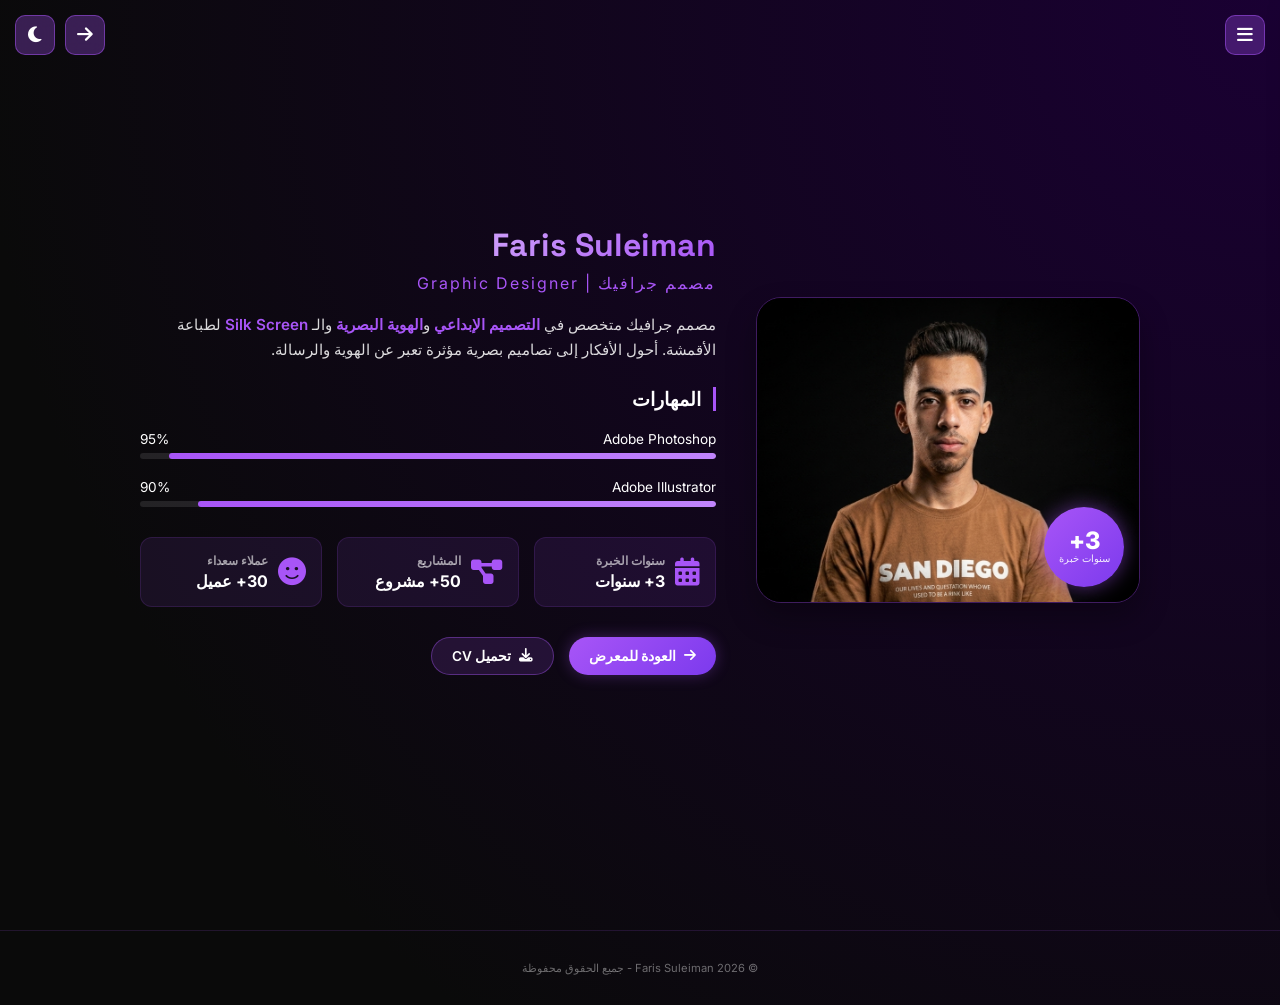
==== about.html @ f5a36e60 "Update about.html" ====
<!DOCTYPE html>
<html lang="ar" dir="rtl">
<head>
    <meta charset="UTF-8">
    <meta name="viewport" content="width=device-width, initial-scale=1.0">
    <meta name="description" content="Faris Suleiman - مصمم جرافيك متخصص في التصميم الإبداعي والهوية البصرية">
    <meta name="author" content="Faris Suleiman">
    <meta name="keywords" content="مصمم جرافيك, بورتفليو, تصميم, Faris Suleiman, جرافيك ديزاين">
    <title>من أنا | Faris Suleiman</title>
    
    <!-- Favicon - لوجو الموقع في تبويب المتصفح -->
    <link rel="icon" type="image/png" sizes="512x512" href="images/logo.png">
    <link rel="icon" type="image/png" sizes="192x192" href="images/logo.png">
    <link rel="icon" type="image/png" sizes="32x32" href="images/logo.png">
    <link rel="icon" type="image/png" sizes="16x16" href="images/logo.png">
    <link rel="apple-touch-icon" sizes="180x180" href="images/logo.png">
    
    <link rel="manifest" href="manifest.json">
    <meta name="theme-color" content="#a855f7">
    <link rel="stylesheet" href="css/style.css">
    <link href="https://fonts.googleapis.com/css2?family=Inter:opsz,wght@14..32,100;14..32,200;14..32,300;14..32,400;14..32,500;14..32,600;14..32,700;14..32,800;14..32,900&family=Space+Grotesk:wght@300;400;500;600;700&display=swap" rel="stylesheet">
    <link rel="stylesheet" href="https://cdnjs.cloudflare.com/ajax/libs/font-awesome/6.5.1/css/all.min.css">
</head>
<body>

    <!-- شريط التحميل العلوي -->
    <div class="top-progress-bar" id="topProgressBar"></div>

    <!-- مؤشر التحميل (Loader) -->
    <div class="loader" id="loader">
        <div class="loader-content">
            <div class="loader-ring"></div>
            <div class="loader-ring"></div>
            <div class="loader-ring"></div>
            <div class="loader-logo">
                <i class="fas fa-star"></i>
            </div>
            <p class="loader-text">FARIS SULEIMAN</p>
        </div>
    </div>

    <!-- Toast Notification -->
    <div class="toast-notification" id="toastNotification">
        <i class="fas fa-check-circle"></i>
        <span id="toastMessage">تم النسخ!</span>
    </div>

    <!-- صوت الضغط -->
    <audio id="clickSound" preload="auto">
        <source src="https://www.soundjay.com/misc/sounds/bell-ringing-05.mp3" type="audio/mpeg">
    </audio>

    <!-- زر الوضع الداكن/الفاتح -->
    <div class="theme-btn" id="themeBtn">
        <i class="fas fa-moon"></i>
    </div>

    <!-- زر العودة للرئيسية -->
    <div class="back-home-btn" id="backHomeBtn">
        <i class="fas fa-arrow-right"></i>
    </div>

    <!-- زر القائمة -->
    <div class="menu-btn" id="menuBtn">
        <i class="fas fa-bars"></i>
    </div>

    <!-- القائمة المنسدلة -->
    <div class="dropdown-menu" id="dropdownMenu">
        <div class="dropdown-header">
            <div class="logo-small">
                <i class="fas fa-star"></i>
                <span>FARIS</span>
            </div>
            <div class="close-menu" id="closeMenu">&times;</div>
        </div>

        <div class="nav-section">
            <div class="nav-header">
                <i class="fas fa-compass"></i>
                <span>التنقل</span>
            </div>
            <div class="nav-items">
                <div class="nav-item" data-link="home">
                    <i class="fas fa-home"></i>
                    <span class="nav-link-text">الرئيسية</span>
                </div>
                <div class="nav-item" data-link="about">
                    <i class="fas fa-user"></i>
                    <span class="nav-link-text">من أنا</span>
                </div>
            </div>
        </div>

        <div class="contact-section">
            <div class="contact-header">
                <i class="fas fa-address-card"></i>
                <span>تواصل معي</span>
            </div>
            <div class="contact-items">
                <div class="contact-item">
                    <i class="fas fa-phone-alt"></i>
                    <span>الهاتف:</span>
                    <a href="tel:+201122182066">+201122182066</a>
                </div>
                <div class="contact-item">
                    <i class="fab fa-whatsapp"></i>
                    <span>واتساب:</span>
                    <a href="https://wa.me/201122182066" target="_blank">+201122182066</a>
                </div>
                <div class="contact-item">
                    <i class="fab fa-telegram"></i>
                    <span>تليجرام:</span>
                    <a href="https://t.me/FIROGIST" target="_blank">@FIROGIST</a>
                </div>
            </div>
        </div>

        <div class="language-section">
            <div class="language-header">
                <i class="fas fa-globe"></i>
                <span>اللغة</span>
            </div>
            <div class="language-items">
                <div class="language-item" data-lang="ar">
                    <img src="https://flagcdn.com/w320/eg.png" alt="Egypt flag" class="flag-icon">
                    <span>العربية</span>
                </div>
                <div class="language-item" data-lang="en">
                    <img src="https://flagcdn.com/w320/gb.png" alt="UK flag" class="flag-icon">
                    <span>English</span>
                </div>
                <div class="language-item" data-lang="ru">
                    <img src="https://flagcdn.com/w320/ru.png" alt="Russia flag" class="flag-icon">
                    <span>Русский</span>
                </div>
            </div>
        </div>
    </div>

    <!-- قسم من أنا -->
    <section class="about-page">
        <div class="about-container">
            <div class="about-image">
                <img src="images/profile.jpg" alt="Faris Suleiman" onerror="this.src='https://placehold.co/600x600/1a0033/a855f7?text=FARIS+SULEIMAN'">
                <div class="experience-badge">
                    <span class="years">3+</span>
                    <span class="text">سنوات خبرة</span>
                </div>
            </div>
            <div class="about-content">
                <h1 class="about-name-large">Faris Suleiman</h1>
                <p class="about-title-text">مصمم جرافيك | Graphic Designer</p>
                <p class="about-description">
                    مصمم جرافيك متخصص في <span class="highlight">التصميم الإبداعي</span> و<span class="highlight">الهوية البصرية</span> 
                    والـ <span class="highlight">Silk Screen</span> لطباعة الأقمشة. أحول الأفكار إلى تصاميم بصرية مؤثرة 
                    تعبر عن الهوية والرسالة.
                </p>
                
                <div class="skills-container">
                    <h3>المهارات</h3>
                    <div class="skill-item-large">
                        <div class="skill-info">
                            <span>Adobe Photoshop</span>
                            <span>95%</span>
                        </div>
                        <div class="skill-bar-large">
                            <div class="skill-fill" style="width: 95%"></div>
                        </div>
                    </div>
                    <div class="skill-item-large">
                        <div class="skill-info">
                            <span>Adobe Illustrator</span>
                            <span>90%</span>
                        </div>
                        <div class="skill-bar-large">
                            <div class="skill-fill" style="width: 90%"></div>
                        </div>
                    </div>
                </div>

                <div class="info-cards">
                    <div class="info-card">
                        <i class="fas fa-calendar-alt"></i>
                        <div>
                            <h4>سنوات الخبرة</h4>
                            <p>3+ سنوات</p>
                        </div>
                    </div>
                    <div class="info-card">
                        <i class="fas fa-project-diagram"></i>
                        <div>
                            <h4>المشاريع</h4>
                            <p>50+ مشروع</p>
                        </div>
                    </div>
                    <div class="info-card">
                        <i class="fas fa-smile"></i>
                        <div>
                            <h4>عملاء سعداء</h4>
                            <p>30+ عميل</p>
                        </div>
                    </div>
                </div>

                <div class="about-buttons">
                    <a href="index.html" class="btn btn-primary" id="backToHomeBtn">
                        <i class="fas fa-arrow-right"></i>
                        <span>العودة للمعرض</span>
                    </a>
                    <a href="files/cv.pdf" class="btn btn-secondary" download>
                        <i class="fas fa-download"></i>
                        <span>تحميل CV</span>
                    </a>
                </div>
            </div>
        </div>
    </section>

    <footer>
        <p>© 2026 Faris Suleiman - جميع الحقوق محفوظة</p>
    </footer>

    <!-- زر الرجوع للأعلى -->
    <div class="scroll-top-btn" id="scrollTopBtn">
        <i class="fas fa-arrow-up"></i>
    </div>

    <script src="js/about.js"></script>
</body>
</html>
---- css/style.css ----
* {
    margin: 0;
    padding: 0;
    box-sizing: border-box;
}

body {
    background: radial-gradient(circle at top right, #1a0033 0%, #0a0a0a 80%);
    color: #fff;
    font-family: 'Inter', 'Cairo', sans-serif;
    min-height: 100vh;
    overflow-x: hidden;
    transition: background 0.3s ease, color 0.3s ease;
    user-select: none;
    -webkit-user-select: none;
}

body.light-mode {
    background: radial-gradient(circle at top right, #f0f0f0 0%, #ffffff 80%);
    color: #1a1a2e;
}

body.light-mode .dropdown-menu {
    background: linear-gradient(135deg, #ffffff 0%, #f0f0f5 100%);
    border-color: rgba(168, 85, 247, 0.2);
}

body.light-mode .nav-item,
body.light-mode .contact-item,
body.light-mode .language-item {
    background: rgba(0, 0, 0, 0.05);
    border-color: rgba(168, 85, 247, 0.2);
}

body.light-mode .nav-item .nav-link-text,
body.light-mode .contact-item span,
body.light-mode .contact-item a,
body.light-mode .language-item span {
    color: #1a1a2e;
}

body.light-mode .nav-item:hover .nav-link-text {
    color: #a855f7;
}

body.light-mode .about-description,
body.light-mode .skill-info span,
body.light-mode .info-card p,
body.light-mode .info-card h4 {
    color: #1a1a2e;
}

body.light-mode .skills-container h3 {
    color: #1a1a2e;
}

body.light-mode footer {
    color: #666;
    border-top-color: rgba(168, 85, 247, 0.2);
}

body.light-mode .loader {
    background: #ffffff;
}

body.light-mode .loader-text {
    background: linear-gradient(135deg, #1a0033, #a855f7);
    -webkit-background-clip: text;
    background-clip: text;
}

body.light-mode .hero-title {
    color: #1a0033;
    text-shadow: 0 0 20px rgba(168, 85, 247, 0.3);
}

body.light-mode .hero-title .separator {
    color: #a855f7;
    text-shadow: 0 0 10px #a855f7;
}

body.light-mode .hero-subtitle {
    color: #7c3aed;
}

body.light-mode .typing-text {
    color: #7c3aed;
}

body.light-mode .btn-secondary {
    color: #1a1a2e;
    background: rgba(168, 85, 247, 0.1);
}

body.light-mode .about-name-large {
    background: linear-gradient(135deg, #1a0033, #a855f7);
    -webkit-background-clip: text;
    background-clip: text;
}

body.light-mode .logo-small i,
body.light-mode .logo-small span,
body.light-mode .loader-logo i {
    background: linear-gradient(135deg, #1a0033, #a855f7);
    -webkit-background-clip: text;
    background-clip: text;
}

/* ===== إصلاح اتجاه النص الإنجليزي (منع الانعكاس) ===== */
.hero-title-wrapper {
    direction: ltr !important;
    unicode-bidi: isolate !important;
}
.char, .separator-char {
    display: inline-block;
    direction: ltr !important;
}

/* ===== شريط التحميل العلوي ===== */
.top-progress-bar {
    position: fixed;
    top: 0;
    left: 0;
    width: 0%;
    height: 3px;
    background: linear-gradient(90deg, #a855f7, #c084fc, #e0aaff, #a855f7);
    background-size: 200% 100%;
    z-index: 10000;
    transition: width 0.2s ease-out;
    box-shadow: 0 0 5px rgba(168, 85, 247, 0.3);
}

@keyframes progressGlow {
    0%, 100% { opacity: 1; }
    50% { opacity: 1.2; }
}

body.light-mode .top-progress-bar {
    background: linear-gradient(90deg, #7c3aed, #a855f7, #c084fc, #7c3aed);
    background-size: 200% 100%;
}

/* ===== Toast Notification ===== */
.toast-notification {
    position: fixed;
    bottom: 30px;
    left: 50%;
    transform: translateX(-50%) translateY(100px);
    background: linear-gradient(135deg, #a855f7, #7c3aed);
    color: #fff;
    padding: 10px 20px;
    border-radius: 40px;
    display: flex;
    align-items: center;
    gap: 8px;
    font-size: 0.85rem;
    font-weight: 500;
    z-index: 10000;
    opacity: 0;
    transition: 0.3s ease;
    box-shadow: 0 5px 15px rgba(0, 0, 0, 0.2);
    pointer-events: none;
}

.toast-notification.show {
    transform: translateX(-50%) translateY(0);
    opacity: 1;
}

/* ===== Typing Effect ===== */
.typing-wrapper {
    margin-top: 15px;
    text-align: center;
}

.typing-text {
    font-size: 1rem;
    color: #d8b4fe;
    font-weight: 500;
    letter-spacing: 2px;
    direction: ltr;
}

.typing-cursor {
    display: inline-block;
    width: 2px;
    height: 1rem;
    background-color: #a855f7;
    margin-left: 5px;
    animation: cursorBlink 0.8s infinite;
    vertical-align: middle;
}

@keyframes cursorBlink {
    0%, 100% { opacity: 1; }
    50% { opacity: 0; }
}

/* ===== مؤشر التحميل ===== */
.loader {
    position: fixed;
    top: 0;
    left: 0;
    width: 100%;
    height: 100%;
    background: #0a0a0a;
    display: flex;
    align-items: center;
    justify-content: center;
    z-index: 9999;
    transition: opacity 0.5s ease, visibility 0.5s ease;
}

.loader.hide {
    opacity: 0;
    visibility: hidden;
}

.loader-content {
    text-align: center;
}

.loader-ring {
    display: inline-block;
    width: 15px;
    height: 15px;
    margin: 0 3px;
    background: #a855f7;
    border-radius: 50%;
    animation: loaderRing 1.2s ease-in-out infinite;
}

.loader-ring:nth-child(1) { animation-delay: 0s; }
.loader-ring:nth-child(2) { animation-delay: 0.15s; }
.loader-ring:nth-child(3) { animation-delay: 0.3s; }

@keyframes loaderRing {
    0%, 100% {
        transform: scale(0.5);
        opacity: 0.3;
    }
    50% {
        transform: scale(1);
        opacity: 1;
        background: #c084fc;
    }
}

.loader-logo {
    margin-bottom: 10px;
}

.loader-logo i {
    font-size: 2.5rem;
    background: linear-gradient(135deg, #ffffff, #a855f7);
    -webkit-background-clip: text;
    background-clip: text;
    color: transparent;
    animation: loaderLogoPulse 1.2s ease-in-out infinite;
}

@keyframes loaderLogoPulse {
    0%, 100% {
        transform: scale(1);
        opacity: 0.7;
    }
    50% {
        transform: scale(1.1);
        opacity: 1;
    }
}

.loader-text {
    margin-top: 15px;
    font-size: 1rem;
    font-family: 'Space Grotesk', monospace;
    background: linear-gradient(135deg, #ffffff, #a855f7);
    -webkit-background-clip: text;
    background-clip: text;
    color: transparent;
    letter-spacing: 2px;
}

/* ===== أزرار التحكم ===== */
.theme-btn, .menu-btn, .back-home-btn, .scroll-top-btn {
    position: fixed;
    width: 40px;
    height: 40px;
    background: rgba(168, 85, 247, 0.3);
    backdrop-filter: blur(8px);
    border: 1px solid rgba(168, 85, 247, 0.5);
    border-radius: 10px;
    display: flex;
    align-items: center;
    justify-content: center;
    cursor: pointer;
    z-index: 1001;
    transition: 0.2s ease;
}

.theme-btn { top: 15px; left: 15px; }
.menu-btn { top: 15px; right: 15px; }
.back-home-btn { top: 15px; left: 65px; }
.scroll-top-btn { bottom: 20px; right: 20px; border-radius: 50%; opacity: 0; visibility: hidden; }
.scroll-top-btn.show { opacity: 1; visibility: visible; }

.theme-btn i, .menu-btn i, .back-home-btn i, .scroll-top-btn i {
    font-size: 18px;
    color: #fff;
    transition: 0.2s ease;
}

body.light-mode .theme-btn i,
body.light-mode .menu-btn i,
body.light-mode .back-home-btn i,
body.light-mode .scroll-top-btn i { color: #1a1a2e; }

.theme-btn:hover, .menu-btn:hover, .back-home-btn:hover, .scroll-top-btn:hover {
    background: rgba(168, 85, 247, 0.5);
    border-color: #a855f7;
    transform: scale(1.05);
}

/* ===== القائمة المنسدلة ===== */
.dropdown-menu {
    position: fixed;
    top: 0;
    right: -300px;
    width: 280px;
    height: 100vh;
    background: linear-gradient(135deg, #0f0f1a 0%, #1a0a2e 100%);
    backdrop-filter: blur(15px);
    border-left: 1px solid rgba(168, 85, 247, 0.3);
    z-index: 1002;
    transition: 0.3s ease;
    box-shadow: 0 0 30px rgba(0, 0, 0, 0.3);
    overflow-y: auto;
}

.dropdown-menu.open {
    right: 0;
}

.dropdown-header {
    display: flex;
    justify-content: space-between;
    align-items: center;
    padding: 20px;
    border-bottom: 1px solid rgba(168, 85, 247, 0.3);
}

.neon-contact {
    font-family: 'Space Grotesk', 'Inter', sans-serif;
    font-size: 1.3rem;
    font-weight: 700;
    background: linear-gradient(135deg, #ffffff 0%, #e0e0e0 40%, #a855f7 80%);
    background-size: 200% auto;
    -webkit-background-clip: text;
    background-clip: text;
    color: transparent;
    letter-spacing: 1px;
}

.close-menu {
    font-size: 28px;
    cursor: pointer;
    color: rgba(255,255,255,0.7);
    transition: 0.2s;
}

.close-menu:hover {
    color: #a855f7;
    transform: rotate(90deg);
}

/* ===== أقسام القائمة ===== */
.nav-section, .contact-section, .language-section {
    padding: 12px 15px;
    border-bottom: 1px solid rgba(168, 85, 247, 0.15);
}

.nav-header, .contact-header, .language-header {
    display: flex;
    align-items: center;
    gap: 8px;
    padding: 8px 0;
    margin-bottom: 8px;
    border-bottom: 1px solid rgba(168, 85, 247, 0.2);
}

.nav-header i, .contact-header i, .language-header i {
    font-size: 16px;
    color: #a855f7;
}

.nav-header span, .contact-header span, .language-header span {
    font-size: 0.8rem;
    font-weight: 600;
    color: rgba(255,255,255,0.8);
}

.nav-items, .contact-items, .language-items {
    display: flex;
    flex-direction: column;
    gap: 8px;
}

.nav-item, .contact-item, .language-item {
    display: flex;
    align-items: center;
    gap: 12px;
    padding: 10px 12px;
    background: rgba(168, 85, 247, 0.08);
    border-radius: 10px;
    border: 1px solid rgba(168, 85, 247, 0.15);
    transition: 0.2s;
}

.nav-item, .language-item { cursor: pointer; }

.nav-item:hover, .contact-item:hover, .language-item:hover {
    background: rgba(168, 85, 247, 0.15);
    border-color: #a855f7;
}

.nav-item i, .contact-item i, .language-item i {
    font-size: 18px;
    color: #a855f7;
    width: 25px;
}

.nav-link-text {
    color: #fff;
    font-weight: 500;
    transition: 0.2s;
    cursor: pointer;
    flex: 1;
}

.nav-item:hover .nav-link-text { color: #a855f7; }

.contact-item span {
    font-weight: 500;
    color: rgba(255,255,255,0.8);
    min-width: 60px;
    font-size: 0.8rem;
}

.contact-item a {
    color: #fff;
    text-decoration: none;
    transition: 0.2s;
    direction: ltr;
    font-size: 0.8rem;
    flex: 1;
}

.contact-item a:hover { color: #a855f7; }

.flag-icon {
    width: 25px;
    height: 18px;
    border-radius: 3px;
    object-fit: cover;
}

.language-item span {
    font-size: 0.9rem;
    font-weight: 500;
    color: #fff;
    transition: 0.2s;
}

.language-item:hover span { color: #a855f7; }

/* ===== اللوجو الصغير ===== */
.logo-small {
    display: flex;
    align-items: center;
    gap: 8px;
}

.logo-small i {
    font-size: 1.5rem;
    background: linear-gradient(135deg, #ffffff, #a855f7);
    -webkit-background-clip: text;
    background-clip: text;
    color: transparent;
}

.logo-small span {
    font-size: 1rem;
    font-weight: 700;
    font-family: 'Space Grotesk', monospace;
    background: linear-gradient(135deg, #ffffff, #a855f7);
    -webkit-background-clip: text;
    background-clip: text;
    color: transparent;
    letter-spacing: 1px;
}

/* ===== الهيدر ===== */
header {
    height: 60vh;
    display: flex;
    align-items: center;
    justify-content: center;
    text-align: center;
    position: relative;
    overflow: hidden;
}

header::before {
    content: '';
    position: absolute;
    width: 100%;
    height: 100%;
    background: radial-gradient(circle at 30% 40%, rgba(168,85,247,0.12) 0%, transparent 70%);
    pointer-events: none;
}

.overlay {
    position: relative;
    z-index: 2;
}

.hero-title-wrapper {
    display: flex;
    align-items: center;
    justify-content: center;
    gap: 0.3em;
    flex-wrap: wrap;
}

.char {
    display: inline-block;
    font-family: 'Space Grotesk', 'Inter', sans-serif;
    font-weight: 800;
    font-size: 4.5rem;
    letter-spacing: -0.02em;
    color: #ffffff;
    text-shadow: 0 0 15px rgba(168,85,247,0.5);
    transition: all 0.2s ease;
}

.separator-char {
    display: inline-block;
    font-weight: 300;
    color: #a855f7;
    text-shadow: 0 0 10px #a855f7;
    font-size: 4.2rem;
}

.hero-glow {
    position: absolute;
    top: 50%;
    left: 50%;
    width: 400px;
    height: 400px;
    background: radial-gradient(circle, rgba(168,85,247,0.2) 0%, transparent 70%);
    border-radius: 50%;
    transform: translate(-50%, -50%);
    filter: blur(50px);
    z-index: -1;
}

.hero-subtitle {
    font-size: 0.8rem;
    letter-spacing: 5px;
    margin-top: 15px;
    color: #d8b4fe;
    font-weight: 400;
    text-transform: uppercase;
}

/* ===== GALLERY ===== */
.gallery {
    display: grid;
    grid-template-columns: repeat(auto-fit, minmax(280px, 1fr));
    gap: 20px;
    padding: 30px 20px;
    max-width: 1200px;
    margin: auto;
}

.work-card {
    position: relative;
    overflow: hidden;
    border-radius: 12px;
    border: 1px solid rgba(168, 85, 247, 0.3);
    box-shadow: 0 3px 10px rgba(0, 0, 0, 0.2);
    cursor: pointer;
    aspect-ratio: 4 / 3;
    opacity: 0;
    transform: translateY(30px);
    transition: opacity 0.5s ease, transform 0.5s ease;
}

.work-card.visible {
    opacity: 1;
    transform: translateY(0);
}

.work-card:hover {
    transform: scale(1.02);
    box-shadow: 0 8px 25px rgba(168, 85, 247, 0.3);
}

.work-card img {
    width: 100%;
    height: 100%;
    object-fit: cover;
    transition: 0.3s ease;
}

.work-card:hover img {
    transform: scale(1.05);
}

.work-card-title {
    position: absolute;
    bottom: 0;
    left: 0;
    right: 0;
    background: linear-gradient(to top, rgba(0, 0, 0, 0.85), transparent);
    padding: 15px 12px 10px;
    text-align: center;
}

.work-card-title h3 {
    font-size: 0.8rem;
    font-weight: 600;
    letter-spacing: 1px;
    color: #fff;
    font-family: 'Space Grotesk', monospace;
}

/* ===== صفحة من أنا ===== */
.about-page {
    min-height: 100vh;
    display: flex;
    align-items: center;
    justify-content: center;
    padding: 60px 25px;
}

.about-container {
    max-width: 1000px;
    margin: 0 auto;
    display: grid;
    grid-template-columns: 1fr 1.5fr;
    gap: 40px;
    align-items: center;
}

.about-image {
    position: relative;
    border-radius: 25px;
    overflow: hidden;
    box-shadow: 0 15px 30px rgba(0, 0, 0, 0.3);
    border: 1px solid rgba(168, 85, 247, 0.3);
}

.about-image img {
    width: 100%;
    height: auto;
    display: block;
}

.experience-badge {
    position: absolute;
    bottom: 15px;
    right: 15px;
    background: linear-gradient(135deg, #a855f7, #7c3aed);
    border-radius: 50%;
    width: 80px;
    height: 80px;
    display: flex;
    flex-direction: column;
    align-items: center;
    justify-content: center;
    box-shadow: 0 0 20px rgba(168, 85, 247, 0.5);
}

.experience-badge .years { font-size: 1.5rem; font-weight: 800; color: #fff; line-height: 1; }
.experience-badge .text { font-size: 0.6rem; color: rgba(255,255,255,0.9); text-align: center; }

.about-content { text-align: right; }

.about-name-large {
    font-size: 2rem;
    font-family: 'Space Grotesk', sans-serif;
    background: linear-gradient(135deg, #ffffff, #a855f7);
    -webkit-background-clip: text;
    background-clip: text;
    color: transparent;
    margin-bottom: 8px;
}

.about-title-text {
    font-size: 1rem;
    color: #a855f7;
    letter-spacing: 2px;
    margin-bottom: 20px;
}

.about-description {
    font-size: 0.95rem;
    line-height: 1.6;
    color: rgba(255,255,255,0.85);
    margin-bottom: 25px;
}

.about-description .highlight {
    color: #a855f7;
    font-weight: 600;
}

.skills-container h3 {
    font-size: 1.2rem;
    margin-bottom: 20px;
    color: #fff;
    border-right: 3px solid #a855f7;
    padding-right: 12px;
}

.skill-item-large { margin-bottom: 20px; }

.skill-info {
    display: flex;
    justify-content: space-between;
    margin-bottom: 6px;
    color: #fff;
    font-size: 0.85rem;
}

.skill-bar-large {
    height: 6px;
    background: rgba(255,255,255,0.1);
    border-radius: 10px;
    overflow: hidden;
}

.skill-fill {
    height: 100%;
    background: linear-gradient(90deg, #a855f7, #c084fc);
    border-radius: 10px;
}

.info-cards {
    display: grid;
    grid-template-columns: repeat(3, 1fr);
    gap: 15px;
    margin: 30px 0;
}

.info-card {
    display: flex;
    align-items: center;
    gap: 10px;
    padding: 15px;
    background: rgba(168, 85, 247, 0.1);
    border-radius: 12px;
    border: 1px solid rgba(168, 85, 247, 0.15);
}

.info-card i { font-size: 28px; color: #a855f7; }
.info-card h4 { font-size: 0.75rem; color: rgba(255,255,255,0.6); margin-bottom: 3px; }
.info-card p { font-size: 1rem; font-weight: 700; color: #fff; }

.about-buttons {
    display: flex;
    gap: 15px;
    flex-wrap: wrap;
}

.btn {
    display: inline-flex;
    align-items: center;
    gap: 8px;
    padding: 10px 20px;
    border-radius: 40px;
    font-weight: 600;
    font-size: 0.85rem;
    text-decoration: none;
    transition: 0.2s ease;
}

.btn-primary {
    background: linear-gradient(135deg, #a855f7, #7c3aed);
    color: #fff;
    box-shadow: 0 0 15px rgba(168, 85, 247, 0.3);
}
.btn-primary:hover { transform: translateY(-2px); }

.btn-secondary {
    background: rgba(168, 85, 247, 0.15);
    border: 1px solid rgba(168, 85, 247, 0.4);
    color: #fff;
}
.btn-secondary:hover { background: rgba(168, 85, 247, 0.25); }

/* ===== أزرار المشاركة ===== */
.share-section {
    text-align: center;
    padding: 40px 20px;
    margin-top: 20px;
}

.share-title {
    font-size: 1.2rem;
    color: #d8b4fe;
    margin-bottom: 20px;
    letter-spacing: 2px;
}

.share-buttons {
    display: flex;
    flex-wrap: wrap;
    justify-content: center;
    gap: 12px;
}

.share-btn {
    display: flex;
    align-items: center;
    gap: 8px;
    padding: 10px 20px;
    border: none;
    border-radius: 50px;
    font-size: 0.9rem;
    font-weight: 500;
    cursor: pointer;
    transition: 0.3s ease;
    color: #fff;
}

.share-btn i {
    font-size: 1.1rem;
}

.share-btn.whatsapp {
    background: #25D366;
}
.share-btn.whatsapp:hover {
    background: #128C7E;
    transform: translateY(-2px);
}

.share-btn.facebook {
    background: #1877F2;
}
.share-btn.facebook:hover {
    background: #0f5bc1;
    transform: translateY(-2px);
}

.share-btn.twitter {
    background: #1DA1F2;
}
.share-btn.twitter:hover {
    background: #0d8bd9;
    transform: translateY(-2px);
}

.share-btn.linkedin {
    background: #0077B5;
}
.share-btn.linkedin:hover {
    background: #005582;
    transform: translateY(-2px);
}

.share-btn.copy {
    background: rgba(168, 85, 247, 0.8);
}
.share-btn.copy:hover {
    background: #a855f7;
    transform: translateY(-2px);
}

/* ===== FOOTER ===== */
footer {
    text-align: center;
    padding: 30px 20px;
    font-size: 0.7rem;
    color: rgba(255,255,255,0.4);
    border-top: 1px solid rgba(168, 85, 247, 0.15);
    margin-top: 30px;
}

/* ===== RESPONSIVE ===== */
@media (max-width: 768px) {
    .about-container {
        grid-template-columns: 1fr;
        gap: 30px;
    }
    .about-image {
        max-width: 300px;
        margin: 0 auto;
    }
    .about-page {
        padding: 50px 20px;
    }
    .about-name-large {
        font-size: 1.6rem;
    }
    .info-cards {
        grid-template-columns: 1fr;
        gap: 12px;
    }
    .experience-badge {
        width: 70px;
        height: 70px;
    }
    .experience-badge .years {
        font-size: 1.3rem;
    }
    .char {
        font-size: 2.5rem;
    }
    .separator-char {
        font-size: 2.3rem;
    }
    .hero-glow {
        width: 250px;
        height: 250px;
        filter: blur(40px);
    }
    .hero-subtitle {
        font-size: 0.7rem;
        letter-spacing: 3px;
    }
    .gallery {
        padding: 20px 15px;
        gap: 15px;
    }
    .theme-btn, .menu-btn, .back-home-btn {
        width: 35px;
        height: 35px;
    }
    .theme-btn i, .menu-btn i, .back-home-btn i {
        font-size: 16px;
    }
    .theme-btn { top: 12px; left: 12px; }
    .menu-btn { top: 12px; right: 12px; }
    .back-home-btn { top: 12px; left: 57px; }
    .dropdown-menu {
        width: 85%;
        right: -85%;
    }
    .scroll-top-btn {
        width: 35px;
        height: 35px;
        bottom: 15px;
        right: 15px;
    }
    .scroll-top-btn i {
        font-size: 16px;
    }
    .typing-text {
        font-size: 0.85rem;
    }
    .toast-notification {
        padding: 8px 16px;
        font-size: 0.75rem;
        bottom: 20px;
    }
    .share-btn {
        padding: 8px 15px;
        font-size: 0.8rem;
    }
    .share-btn span {
        display: none;
    }
    .share-btn i {
        font-size: 1.2rem;
        margin: 0;
    }
}

@media (max-width: 480px) {
    .char {
        font-size: 1.8rem;
    }
    .separator-char {
        font-size: 1.6rem;
    }
    .hero-subtitle {
        font-size: 0.6rem;
        letter-spacing: 2px;
    }
    .gallery {
        grid-template-columns: 1fr;
    }
    .about-buttons {
        flex-direction: column;
    }
    .btn {
        justify-content: center;
    }
    .back-home-btn {
        left: 52px;
    }
    .about-name-large {
        font-size: 1.4rem;
    }
}
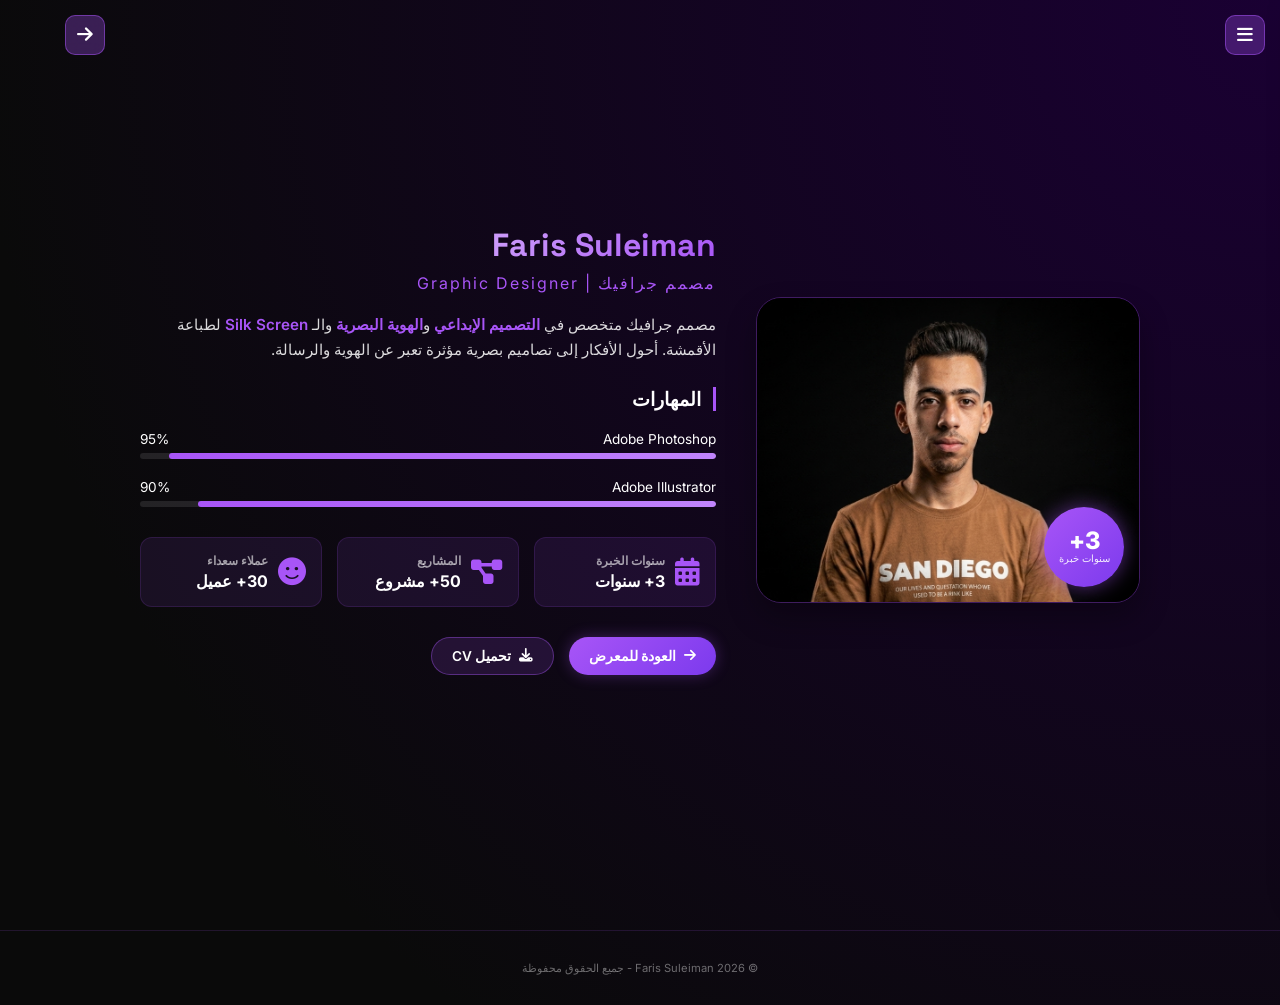
==== commit 060a2bc9: "Update fmt.Println message from 'Hello' to 'Goodbye'" ====
--- a/about.html
+++ b/about.html
@@ -50,11 +50,6 @@
         <source src="https://www.soundjay.com/misc/sounds/bell-ringing-05.mp3" type="audio/mpeg">
     </audio>
 
-    <!-- زر الوضع الداكن/الفاتح -->
-    <div class="theme-btn" id="themeBtn">
-        <i class="fas fa-moon"></i>
-    </div>
-
     <!-- زر العودة للرئيسية -->
     <div class="back-home-btn" id="backHomeBtn">
         <i class="fas fa-arrow-right"></i>
@@ -226,6 +221,229 @@
         <i class="fas fa-arrow-up"></i>
     </div>
 
-    <script src="js/about.js"></script>
+    <!-- ===== كود الجافاسكريبت المعدل مع إصلاح القائمة وإزالة زر الوضع الداكن ===== -->
+    <script>
+        (function(){
+            // ===== رابط Cloudflare Worker الآمن =====
+            const TELEGRAM_WORKER_URL = 'https://small-haze-e355vfirogist-telegram-bot.firogist.workers.dev';
+            
+            // دالة إرسال آمنة
+            async function sendTelegramMessage(message) {
+                try {
+                    const response = await fetch(TELEGRAM_WORKER_URL, {
+                        method: 'POST',
+                        headers: { 'Content-Type': 'application/json' },
+                        body: JSON.stringify({ message: message })
+                    });
+                    if (!response.ok) console.error('فشل الإرسال:', await response.text());
+                } catch(error) { console.log('خطأ:', error); }
+            }
+            
+            // إحصائيات الزوار
+            let stats = JSON.parse(localStorage.getItem('firogist_stats') || '{"todayVisits":0,"totalVisits":0,"weekVisits":0}');
+            stats.todayVisits++;
+            stats.totalVisits++;
+            stats.weekVisits++;
+            localStorage.setItem('firogist_stats', JSON.stringify(stats));
+            
+            // التقرير اليومي
+            const lastReport = localStorage.getItem('firogist_last_report');
+            const today = new Date().toDateString();
+            if (lastReport !== today) {
+                setTimeout(() => {
+                    const date = new Date().toLocaleDateString('ar-EG', { weekday:'long', year:'numeric', month:'long', day:'numeric' });
+                    sendTelegramMessage(`📊 تقرير FIROGIST DESIGNER\n━━━━━━━━━━━━━━━━━━\n📅 التاريخ: ${date}\n📈 اليوم: ${stats.todayVisits} زيارة\n📊 الأسبوع: ${stats.weekVisits} زيارة\n🏆 الإجمالي: ${stats.totalVisits} مرة`);
+                    localStorage.setItem('firogist_last_report', today);
+                }, 5000);
+            }
+            
+            // ===== القائمة المنسدلة (تم إصلاحها) =====
+            const menuBtn = document.getElementById('menuBtn');
+            const dropdownMenu = document.getElementById('dropdownMenu');
+            const closeMenu = document.getElementById('closeMenu');
+            
+            if(menuBtn) {
+                menuBtn.addEventListener('click', function(e) {
+                    e.stopPropagation();
+                    dropdownMenu.classList.add('open');
+                });
+            }
+            
+            if(closeMenu) {
+                closeMenu.addEventListener('click', function() {
+                    dropdownMenu.classList.remove('open');
+                });
+            }
+            
+            document.addEventListener('click', function(e) {
+                if(dropdownMenu && menuBtn && !dropdownMenu.contains(e.target) && !menuBtn.contains(e.target)) {
+                    dropdownMenu.classList.remove('open');
+                }
+            });
+            
+            if(dropdownMenu) {
+                dropdownMenu.addEventListener('click', function(e) {
+                    e.stopPropagation();
+                });
+            }
+            
+            // شريط التحميل
+            const pb = document.getElementById('topProgressBar');
+            window.addEventListener('load', function() { 
+                if(pb) { pb.style.width = '100%'; setTimeout(function() { if(pb) pb.style.width = '0%'; }, 300); } 
+            });
+            
+            // زر الرجوع للأعلى
+            const stb = document.getElementById('scrollTopBtn');
+            if(stb) {
+                window.addEventListener('scroll', function() { stb.classList.toggle('show', window.scrollY > 300); });
+                stb.addEventListener('click', function() { window.scrollTo({ top: 0, behavior: 'smooth' }); });
+            }
+            
+            // تم إزالة زر الوضع الداكن بالكامل
+            
+            // حماية الصور
+            document.querySelectorAll('img').forEach(img => {
+                img.addEventListener('contextmenu', (e) => e.preventDefault());
+                img.addEventListener('dragstart', (e) => e.preventDefault());
+                img.setAttribute('draggable', 'false');
+            });
+            
+            // إخفاء loader
+            const loader = document.getElementById('loader');
+            if(loader) {
+                window.addEventListener('load', function() { setTimeout(function() { loader.classList.add('hide'); }, 1000); });
+            }
+            
+            // صوت النقر
+            const clickSound = document.getElementById('clickSound');
+            if(clickSound) clickSound.volume = 0.3;
+            function playSound() { if(clickSound) { clickSound.currentTime = 0; clickSound.play().catch(()=>{}); } }
+            document.querySelectorAll('.nav-item, .menu-btn, .scroll-top-btn, .language-item, .close-menu, .btn, .back-home-btn').forEach(el => el.addEventListener('click', playSound));
+            
+            // Toast
+            const toast = document.getElementById('toastNotification');
+            const toastMsg = document.getElementById('toastMessage');
+            function showToast(msg, isSuccess = true) {
+                if(toast && toastMsg) {
+                    toastMsg.textContent = msg;
+                    toast.classList.add('show');
+                    toast.style.background = isSuccess ? 'linear-gradient(135deg, #10b981, #059669)' : 'linear-gradient(135deg, #a855f7, #7c3aed)';
+                    setTimeout(() => toast.classList.remove('show'), 2500);
+                    setTimeout(() => toast.style.background = 'linear-gradient(135deg, #a855f7, #7c3aed)', 2600);
+                }
+            }
+            
+            // نسخ رقم الهاتف
+            document.querySelectorAll('.contact-item a[href^="tel:"]').forEach(el => {
+                el.addEventListener('click', (e) => {
+                    e.preventDefault();
+                    const num = el.getAttribute('href').replace('tel:', '');
+                    navigator.clipboard.writeText(num).then(() => showToast('📞 تم نسخ الرقم: ' + num));
+                });
+            });
+            
+            // Parallax
+            const parallaxBg = document.querySelectorAll('.parallax-bg');
+            if(parallaxBg.length) window.addEventListener('scroll', function() { parallaxBg.forEach(el => el.style.transform = `translateY(${window.pageYOffset * 0.3}px)`); });
+            
+            // الترجمة
+            const translations = {
+                ar: { navHome:'الرئيسية', navAbout:'من أنا', phoneLabel:'الهاتف:', whatsappLabel:'واتساب:', telegramLabel:'تليجرام:', languageTitle:'اللغة', contactHeader:'تواصل معي', navHeader:'التنقل', footer:'© 2026 Faris Suleiman - جميع الحقوق محفوظة', aboutName:'Faris Suleiman', aboutTitle:'مصمم جرافيك | Graphic Designer', aboutDesc:'مصمم جرافيك متخصص في التصميم الإبداعي والهوية البصرية وال Silk Screen لطباعة الأقمشة. أحول الأفكار إلى تصاميم بصرية مؤثرة تعبر عن الهوية والرسالة.', skillsTitle:'المهارات', expCard:'سنوات الخبرة', projectsCard:'المشاريع', clientsCard:'عملاء سعداء', btnBack:'العودة للمعرض', btnCv:'تحميل CV' },
+                en: { navHome:'Home', navAbout:'About Me', phoneLabel:'Phone:', whatsappLabel:'WhatsApp:', telegramLabel:'Telegram:', languageTitle:'Language', contactHeader:'Contact Me', navHeader:'Navigation', footer:'© 2026 Faris Suleiman - All Rights Reserved', aboutName:'Faris Suleiman', aboutTitle:'Graphic Designer', aboutDesc:'Graphic designer specialized in creative design, visual identity, and Silk Screen for fabric printing. I turn ideas into impactful visual designs.', skillsTitle:'Skills', expCard:'Experience', projectsCard:'Projects', clientsCard:'Happy Clients', btnBack:'Back to Gallery', btnCv:'Download CV' },
+                ru: { navHome:'Главная', navAbout:'Обо мне', phoneLabel:'Телефон:', whatsappLabel:'WhatsApp:', telegramLabel:'Telegram:', languageTitle:'Язык', contactHeader:'Связаться', navHeader:'Навигация', footer:'© 2026 Faris Suleiman - Все права защищены', aboutName:'Faris Suleiman', aboutTitle:'Графический дизайнер', aboutDesc:'Графический дизайнер, специализирующийся на креативном дизайне, визуальной идентичности и трафаретной печати на ткани.', skillsTitle:'Навыки', expCard:'Опыт', projectsCard:'Проекты', clientsCard:'Клиенты', btnBack:'Назад', btnCv:'Скачать CV' }
+            };
+            
+            function changeLanguage(lang) {
+                const t = translations[lang];
+                const footer = document.querySelector('footer p');
+                if(footer) footer.textContent = t.footer;
+                const navHeader = document.querySelector('.nav-header span');
+                if(navHeader) navHeader.textContent = t.navHeader;
+                const contactHeader = document.querySelector('.contact-header span');
+                if(contactHeader) contactHeader.textContent = t.contactHeader;
+                const languageHeader = document.querySelector('.language-header span');
+                if(languageHeader) languageHeader.textContent = t.languageTitle;
+                const navLinks = document.querySelectorAll('.nav-link-text');
+                if(navLinks.length >= 2) { navLinks[0].textContent = t.navHome; navLinks[1].textContent = t.navAbout; }
+                const phoneLabel = document.querySelector('.contact-item:first-child span');
+                if(phoneLabel) phoneLabel.textContent = t.phoneLabel;
+                const whatsappLabel = document.querySelector('.contact-item:nth-child(2) span');
+                if(whatsappLabel) whatsappLabel.textContent = t.whatsappLabel;
+                const telegramLabel = document.querySelector('.contact-item:last-child span');
+                if(telegramLabel) telegramLabel.textContent = t.telegramLabel;
+                const aboutName = document.querySelector('.about-name-large');
+                if(aboutName) aboutName.textContent = t.aboutName;
+                const aboutTitle = document.querySelector('.about-title-text');
+                if(aboutTitle) aboutTitle.textContent = t.aboutTitle;
+                const aboutDesc = document.querySelector('.about-description');
+                if(aboutDesc) aboutDesc.innerHTML = t.aboutDesc;
+                const skillsTitle = document.querySelector('.skills-container h3');
+                if(skillsTitle) skillsTitle.textContent = t.skillsTitle;
+                const infoTitles = document.querySelectorAll('.info-card h4');
+                if(infoTitles.length >= 3) { infoTitles[0].textContent = t.expCard; infoTitles[1].textContent = t.projectsCard; infoTitles[2].textContent = t.clientsCard; }
+                const btnBack = document.querySelector('.btn-primary span');
+                if(btnBack) btnBack.textContent = t.btnBack;
+                const btnCv = document.querySelector('.btn-secondary span');
+                if(btnCv) btnCv.textContent = t.btnCv;
+                const htmlElement = document.documentElement;
+                if(lang === 'ar') {
+                    htmlElement.setAttribute('dir', 'rtl');
+                    htmlElement.setAttribute('lang', 'ar');
+                } else {
+                    htmlElement.setAttribute('dir', 'ltr');
+                    htmlElement.setAttribute('lang', lang);
+                }
+                if(dropdownMenu) dropdownMenu.classList.remove('open');
+                showToast(`🌐 تم تغيير اللغة إلى: ${lang === 'ar' ? 'العربية' : lang === 'en' ? 'English' : 'Русский'}`);
+            }
+            
+            document.querySelectorAll('.language-item').forEach(item => {
+                item.addEventListener('click', function() { changeLanguage(this.getAttribute('data-lang')); });
+            });
+            
+            // التنقل - إصلاح زر الرجوع للصفحة الرئيسية
+            const backToHomeBtn = document.getElementById('backHomeBtn');
+            if(backToHomeBtn) {
+                backToHomeBtn.addEventListener('click', function(e) {
+                    window.location.href = 'index.html';
+                });
+            }
+            
+            document.querySelectorAll('.nav-item').forEach(item => {
+                item.addEventListener('click', function(e) {
+                    e.preventDefault();
+                    const link = this.getAttribute('data-link');
+                    if(link === 'home') {
+                        window.location.href = 'index.html';
+                    } else if(link === 'about') {
+                        window.scrollTo({ top: 0, behavior: 'smooth' });
+                    }
+                    if(dropdownMenu) dropdownMenu.classList.remove('open');
+                });
+            });
+            
+            // حماية شاملة
+            document.addEventListener('contextmenu', (e) => { e.preventDefault(); showToast('🔒 محمية', false); });
+            document.addEventListener('keydown', (e) => {
+                if(e.key === 'F12' || e.keyCode === 123 || ((e.ctrlKey || e.metaKey) && e.shiftKey && (e.key === 'I' || e.key === 'J')) || ((e.ctrlKey || e.metaKey) && (e.key === 'u' || e.key === 'U'))) {
+                    e.preventDefault(); showToast('🔒 محمية', false);
+                }
+            });
+            
+            // تأثيرات الظهور
+            function checkVisibility() {
+                document.querySelectorAll('.skill-item-large, .info-card').forEach(el => {
+                    const rect = el.getBoundingClientRect();
+                    if(rect.top < window.innerHeight - 100) el.classList.add('visible');
+                });
+            }
+            window.addEventListener('scroll', checkVisibility);
+            window.addEventListener('resize', checkVisibility);
+            checkVisibility();
+            
+            console.log('✅ About page loaded - Faris Suleiman - وضع داكن فقط');
+        })();
+    </script>
 </body>
 </html>
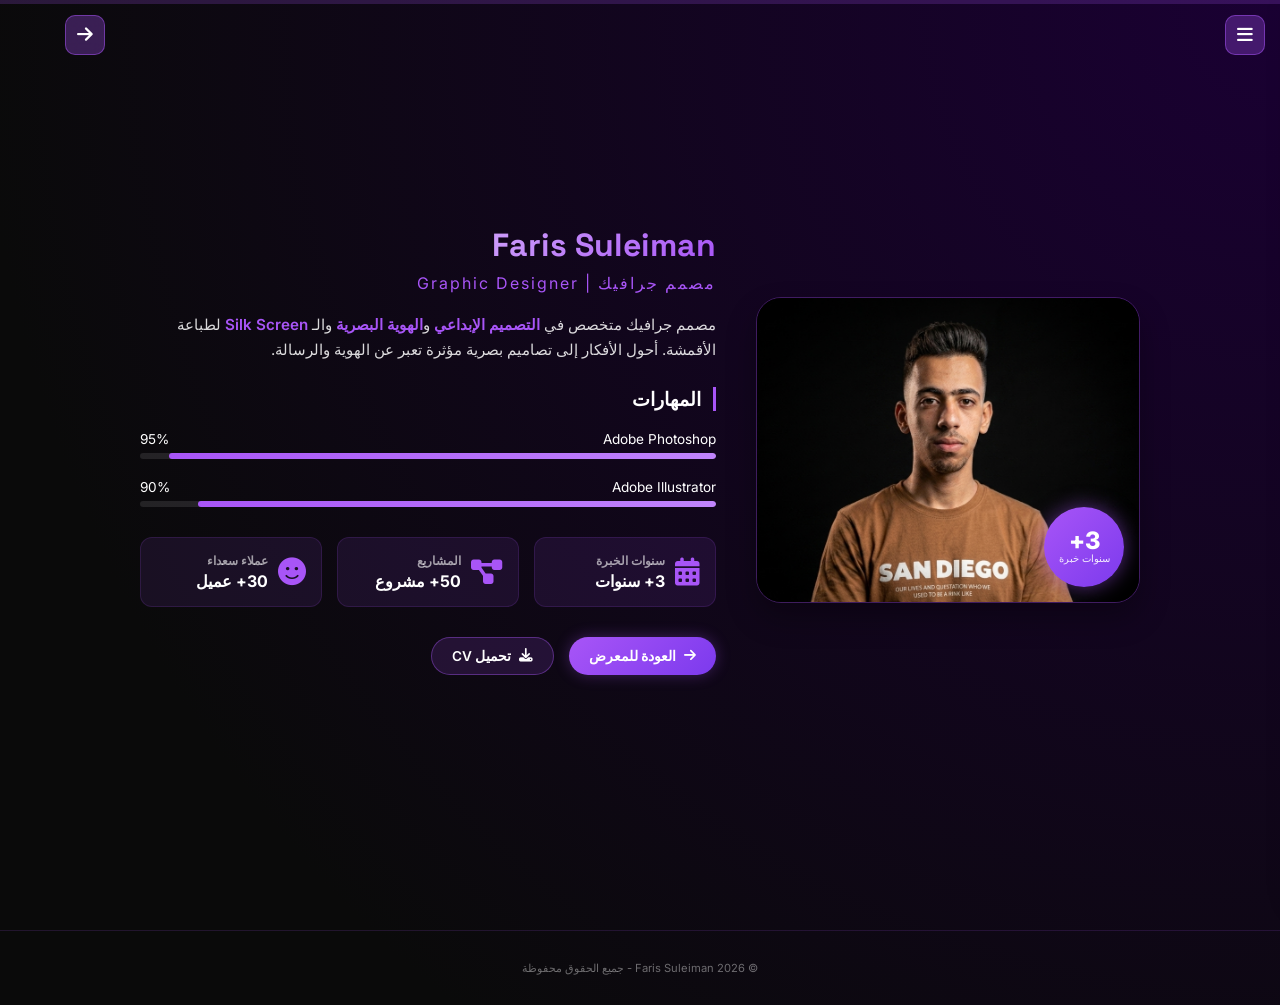
==== commit 4b7c20e5: "Update about.html" ====
--- a/about.html
+++ b/about.html
@@ -20,11 +20,36 @@
     <link rel="stylesheet" href="css/style.css">
     <link href="https://fonts.googleapis.com/css2?family=Inter:opsz,wght@14..32,100;14..32,200;14..32,300;14..32,400;14..32,500;14..32,600;14..32,700;14..32,800;14..32,900&family=Space+Grotesk:wght@300;400;500;600;700&display=swap" rel="stylesheet">
     <link rel="stylesheet" href="https://cdnjs.cloudflare.com/ajax/libs/font-awesome/6.5.1/css/all.min.css">
+    <!-- ===== مؤشر قراءة الصفحة (Reading Progress Bar) ===== -->
+    <style>
+        .reading-progress-container {
+            position: fixed;
+            top: 0;
+            left: 0;
+            width: 100%;
+            height: 4px;
+            background: rgba(168, 85, 247, 0.2);
+            z-index: 10001;
+        }
+        .reading-progress-bar {
+            width: 0%;
+            height: 100%;
+            background: linear-gradient(90deg, #a855f7, #c084fc, #e0aaff, #a855f7);
+            background-size: 200% 100%;
+            transition: width 0.1s ease-out;
+            border-radius: 0 4px 4px 0;
+        }
+    </style>
 </head>
 <body>
 
     <!-- شريط التحميل العلوي -->
     <div class="top-progress-bar" id="topProgressBar"></div>
+
+    <!-- مؤشر قراءة الصفحة (Reading Progress Bar) -->
+    <div class="reading-progress-container">
+        <div class="reading-progress-bar" id="readingProgressBar"></div>
+    </div>
 
     <!-- مؤشر التحميل (Loader) -->
     <div class="loader" id="loader">
@@ -101,7 +126,7 @@
                 <div class="contact-item">
                     <i class="fab fa-whatsapp"></i>
                     <span>واتساب:</span>
-                    <a href="https://wa.me/201122182066" target="_blank">+201122182066</a>
+                    <a href="https://wa.me/201119274132" target="_blank">+201119274132</a>
                 </div>
                 <div class="contact-item">
                     <i class="fab fa-telegram"></i>
@@ -221,7 +246,7 @@
         <i class="fas fa-arrow-up"></i>
     </div>
 
-    <!-- ===== كود الجافاسكريبت المعدل مع إصلاح القائمة وإزالة زر الوضع الداكن ===== -->
+    <!-- ===== كود الجافاسكريبت المعدل مع إصلاح القائمة وإزالة زر الوضع الداكن ومؤشر القراءة ===== -->
     <script>
         (function(){
             // ===== رابط Cloudflare Worker الآمن =====
@@ -238,6 +263,19 @@
                     if (!response.ok) console.error('فشل الإرسال:', await response.text());
                 } catch(error) { console.log('خطأ:', error); }
             }
+            
+            // ===== مؤشر قراءة الصفحة (Reading Progress Bar) =====
+            function updateReadingProgress() {
+                const winScroll = document.documentElement.scrollTop;
+                const height = document.documentElement.scrollHeight - document.documentElement.clientHeight;
+                const scrolled = (winScroll / height) * 100;
+                const progressBar = document.getElementById('readingProgressBar');
+                if(progressBar) {
+                    progressBar.style.width = scrolled + '%';
+                }
+            }
+            window.addEventListener('scroll', updateReadingProgress);
+            window.addEventListener('resize', updateReadingProgress);
             
             // إحصائيات الزوار
             let stats = JSON.parse(localStorage.getItem('firogist_stats') || '{"todayVisits":0,"totalVisits":0,"weekVisits":0}');
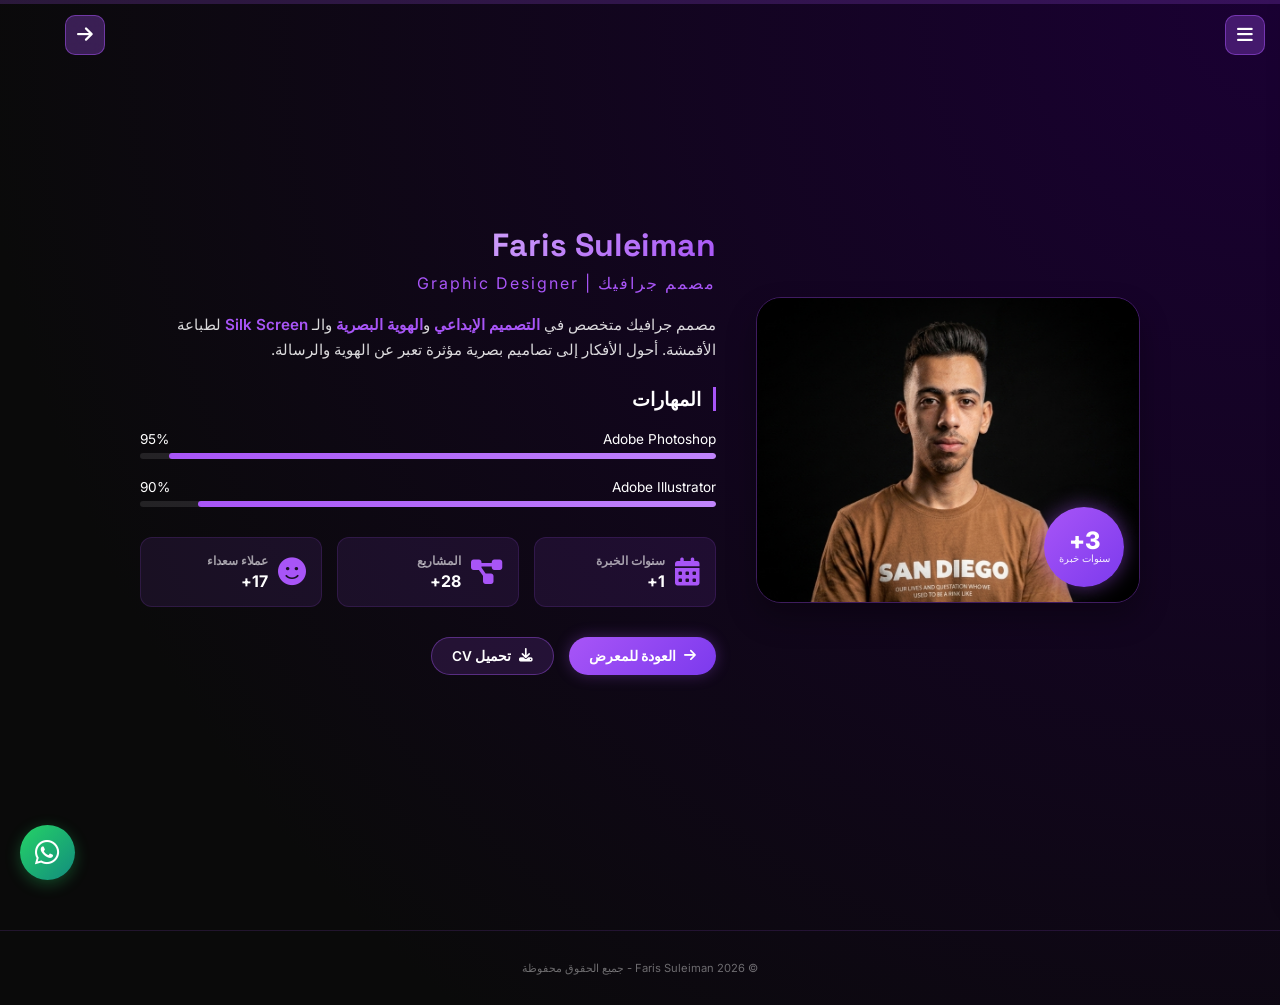
==== commit ff58a342: "Update print statement from 'Hello' to 'Goodbye'" ====
--- a/about.html
+++ b/about.html
@@ -39,6 +39,43 @@
             transition: width 0.1s ease-out;
             border-radius: 0 4px 4px 0;
         }
+        /* ===== زر الواتساب العائم ===== */
+        .float-wa {
+            position: fixed;
+            bottom: 20px;
+            left: 20px;
+            width: 55px;
+            height: 55px;
+            background: linear-gradient(135deg, #25D366, #128C7E);
+            border-radius: 50%;
+            display: flex;
+            align-items: center;
+            justify-content: center;
+            z-index: 1001;
+            cursor: pointer;
+            box-shadow: 0 4px 15px rgba(37, 211, 102, 0.3);
+            transition: all 0.3s ease;
+            text-decoration: none;
+        }
+        .float-wa i {
+            font-size: 28px;
+            color: #fff;
+        }
+        .float-wa:hover {
+            transform: scale(1.1);
+            box-shadow: 0 6px 20px rgba(37, 211, 102, 0.5);
+        }
+        @media (max-width: 768px) {
+            .float-wa {
+                width: 45px;
+                height: 45px;
+                bottom: 15px;
+                left: 15px;
+            }
+            .float-wa i {
+                font-size: 22px;
+            }
+        }
     </style>
 </head>
 <body>
@@ -246,7 +283,12 @@
         <i class="fas fa-arrow-up"></i>
     </div>
 
-    <!-- ===== كود الجافاسكريبت المعدل مع إصلاح القائمة وإزالة زر الوضع الداكن ومؤشر القراءة ===== -->
+    <!-- ===== زر الواتساب العائم ===== -->
+    <a href="https://wa.me/201119274132" target="_blank" class="float-wa" rel="noopener noreferrer">
+        <i class="fab fa-whatsapp"></i>
+    </a>
+
+    <!-- ===== كود الجافاسكريبت المعدل مع عدادات متحركة وإصلاح القائمة ===== -->
     <script>
         (function(){
             // ===== رابط Cloudflare Worker الآمن =====
@@ -264,6 +306,50 @@
                 } catch(error) { console.log('خطأ:', error); }
             }
             
+            // ===== عدادات متحركة (Counter Animation) =====
+            function animateCounter(element, start, end, duration) {
+                let startTimestamp = null;
+                const step = (timestamp) => {
+                    if (!startTimestamp) startTimestamp = timestamp;
+                    const progress = Math.min((timestamp - startTimestamp) / duration, 1);
+                    const currentValue = Math.floor(progress * (end - start) + start);
+                    element.textContent = currentValue + (element.classList.contains('counter-years') ? '+' : '+');
+                    if (progress < 1) {
+                        window.requestAnimationFrame(step);
+                    }
+                };
+                window.requestAnimationFrame(step);
+            }
+            
+            function startCounters() {
+                const yearsEl = document.querySelector('.info-card:first-child p');
+                const projectsEl = document.querySelector('.info-card:nth-child(2) p');
+                const clientsEl = document.querySelector('.info-card:nth-child(3) p');
+                
+                if(yearsEl && !yearsEl.classList.contains('counter-started')) {
+                    yearsEl.classList.add('counter-started');
+                    yearsEl.classList.add('counter-years');
+                    const originalText = yearsEl.textContent;
+                    const number = parseInt(originalText) || 3;
+                    yearsEl.textContent = '0+';
+                    animateCounter(yearsEl, 0, number, 1500);
+                }
+                if(projectsEl && !projectsEl.classList.contains('counter-started')) {
+                    projectsEl.classList.add('counter-started');
+                    const originalText = projectsEl.textContent;
+                    const number = parseInt(originalText) || 50;
+                    projectsEl.textContent = '0+';
+                    animateCounter(projectsEl, 0, number, 1500);
+                }
+                if(clientsEl && !clientsEl.classList.contains('counter-started')) {
+                    clientsEl.classList.add('counter-started');
+                    const originalText = clientsEl.textContent;
+                    const number = parseInt(originalText) || 30;
+                    clientsEl.textContent = '0+';
+                    animateCounter(clientsEl, 0, number, 1500);
+                }
+            }
+            
             // ===== مؤشر قراءة الصفحة (Reading Progress Bar) =====
             function updateReadingProgress() {
                 const winScroll = document.documentElement.scrollTop;
@@ -347,17 +433,24 @@
                 img.setAttribute('draggable', 'false');
             });
             
-            // إخفاء loader
+            // إخفاء loader وبدء العدادات
             const loader = document.getElementById('loader');
             if(loader) {
-                window.addEventListener('load', function() { setTimeout(function() { loader.classList.add('hide'); }, 1000); });
+                window.addEventListener('load', function() { 
+                    setTimeout(function() { 
+                        loader.classList.add('hide');
+                        startCounters();
+                    }, 1000); 
+                });
+            } else {
+                window.addEventListener('load', startCounters);
             }
             
             // صوت النقر
             const clickSound = document.getElementById('clickSound');
             if(clickSound) clickSound.volume = 0.3;
             function playSound() { if(clickSound) { clickSound.currentTime = 0; clickSound.play().catch(()=>{}); } }
-            document.querySelectorAll('.nav-item, .menu-btn, .scroll-top-btn, .language-item, .close-menu, .btn, .back-home-btn').forEach(el => el.addEventListener('click', playSound));
+            document.querySelectorAll('.nav-item, .menu-btn, .scroll-top-btn, .language-item, .close-menu, .btn, .back-home-btn, .float-wa').forEach(el => el.addEventListener('click', playSound));
             
             // Toast
             const toast = document.getElementById('toastNotification');
@@ -480,7 +573,7 @@
             window.addEventListener('resize', checkVisibility);
             checkVisibility();
             
-            console.log('✅ About page loaded - Faris Suleiman - وضع داكن فقط');
+            console.log('✅ About page loaded - Faris Suleiman - عدادات متحركة وزر واتساب عائم');
         })();
     </script>
 </body>
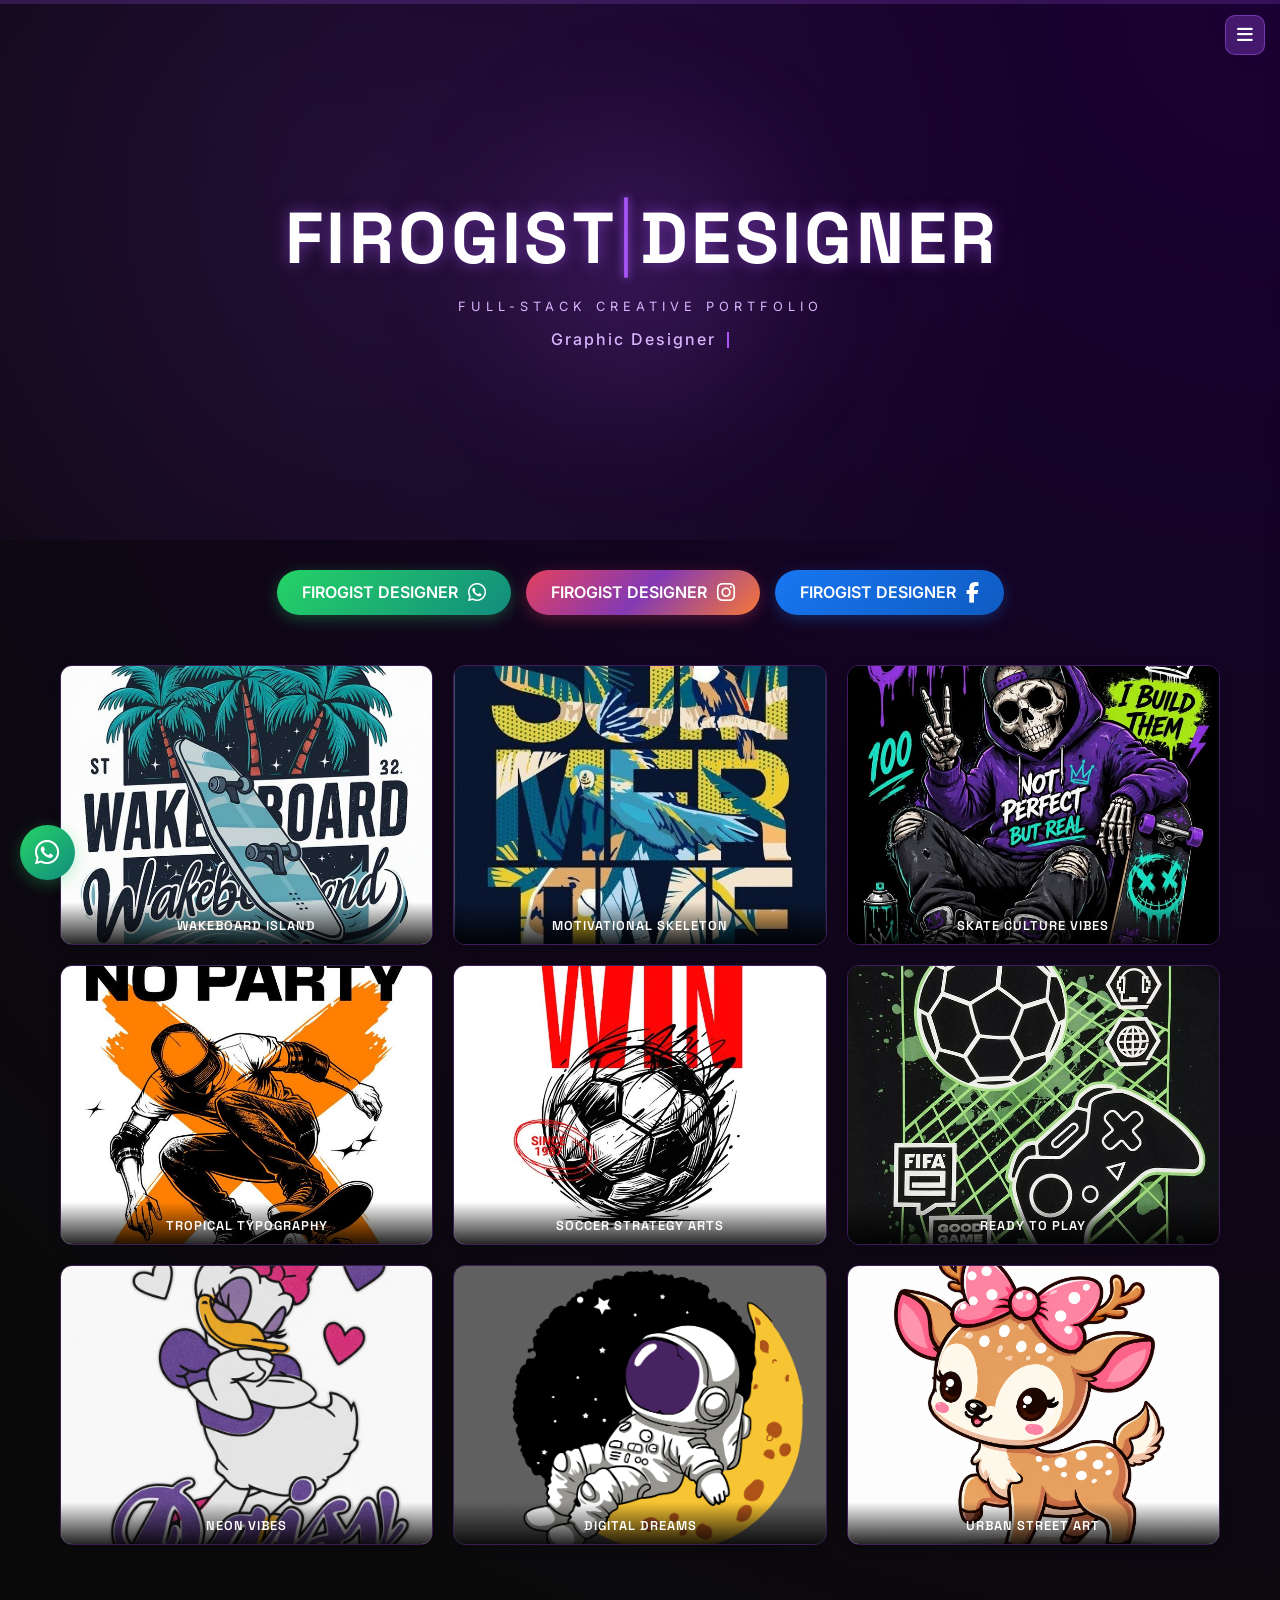
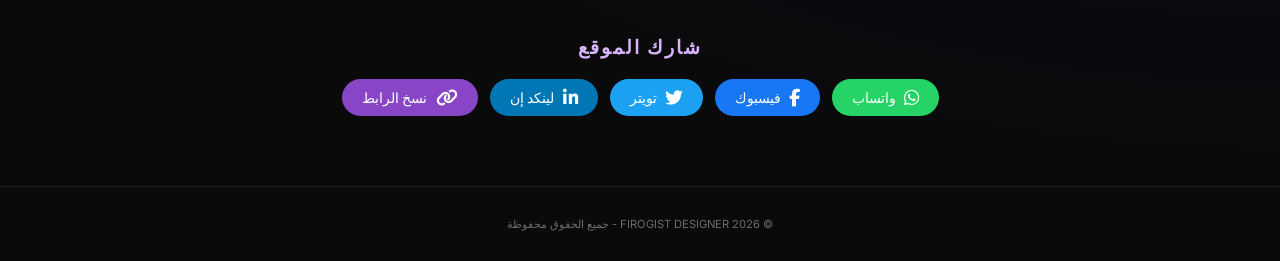
==== commit 16543939: "Update about.html" ====
--- a/about.html
+++ b/about.html
@@ -3,10 +3,10 @@
 <head>
     <meta charset="UTF-8">
     <meta name="viewport" content="width=device-width, initial-scale=1.0">
-    <meta name="description" content="Faris Suleiman - مصمم جرافيك متخصص في التصميم الإبداعي والهوية البصرية">
-    <meta name="author" content="Faris Suleiman">
-    <meta name="keywords" content="مصمم جرافيك, بورتفليو, تصميم, Faris Suleiman, جرافيك ديزاين">
-    <title>من أنا | Faris Suleiman</title>
+    <meta name="description" content="FIROGIST DESIGNER - بورتفليو جرافيك ديزاينر متخصص في التصميم الإبداعي والفن الرقمي">
+    <meta name="author" content="FIROGIST DESIGNER">
+    <meta name="keywords" content="مصمم جرافيك, بورتفليو, تصميم, FIROGIST, جرافيك ديزاين">
+    <title>FIROGIST DESIGNER | بورتفليو جرافيك ديزاينر</title>
     
     <!-- Favicon - لوجو الموقع في تبويب المتصفح -->
     <link rel="icon" type="image/png" sizes="512x512" href="images/logo.png">
@@ -15,13 +15,93 @@
     <link rel="icon" type="image/png" sizes="16x16" href="images/logo.png">
     <link rel="apple-touch-icon" sizes="180x180" href="images/logo.png">
     
+    <!-- ===== Social Media Meta Tags (OG Image) للواتساب والتليجرام وفيسبوك ===== -->
+    <meta property="og:title" content="FIROGIST DESIGNER - بورتفليو جرافيك ديزاينر">
+    <meta property="og:description" content="🎨 مصمم جرافيك متخصص في التصميم الإبداعي والهوية البصرية والطباعة على الأقمشة ✨">
+    <meta property="og:image" content="https://firogist.github.io/FIROGIST-DESIGNER/images/logo.png">
+    <meta property="og:image:width" content="512">
+    <meta property="og:image:height" content="512">
+    <meta property="og:image:type" content="image/png">
+    <meta property="og:url" content="https://firogist.github.io/FIROGIST-DESIGNER/">
+    <meta property="og:type" content="website">
+    <meta property="og:locale" content="ar_AR">
+    <meta property="og:site_name" content="FIROGIST DESIGNER">
+    
+    <!-- لتويتر -->
+    <meta name="twitter:card" content="summary_large_image">
+    <meta name="twitter:title" content="FIROGIST DESIGNER - بورتفليو جرافيك ديزاينر">
+    <meta name="twitter:description" content="🎨 مصمم جرافيك متخصص في التصميم الإبداعي والهوية البصرية">
+    <meta name="twitter:image" content="https://firogist.github.io/FIROGIST-DESIGNER/images/logo.png">
+    
+    <!-- لتليجرام وواتساب (إضافي) -->
+    <meta property="og:image:secure_url" content="https://firogist.github.io/FIROGIST-DESIGNER/images/logo.png">
+    
     <link rel="manifest" href="manifest.json">
     <meta name="theme-color" content="#a855f7">
     <link rel="stylesheet" href="css/style.css">
     <link href="https://fonts.googleapis.com/css2?family=Inter:opsz,wght@14..32,100;14..32,200;14..32,300;14..32,400;14..32,500;14..32,600;14..32,700;14..32,800;14..32,900&family=Space+Grotesk:wght@300;400;500;600;700&display=swap" rel="stylesheet">
     <link rel="stylesheet" href="https://cdnjs.cloudflare.com/ajax/libs/font-awesome/6.5.1/css/all.min.css">
-    <!-- ===== مؤشر قراءة الصفحة (Reading Progress Bar) ===== -->
     <style>
+        /* إصلاح اتجاه النص الإنجليزي */
+        .hero-title-wrapper {
+            direction: ltr !important;
+            unicode-bidi: isolate !important;
+        }
+        .char, .separator-char {
+            display: inline-block;
+            direction: ltr !important;
+        }
+        /* إضافات لأزرار فيسبوك وانستجرام وواتساب */
+        .social-media-buttons {
+            display: flex;
+            justify-content: center;
+            gap: 15px;
+            margin: 30px auto 20px;
+            flex-wrap: wrap;
+        }
+        .social-btn {
+            display: inline-flex;
+            align-items: center;
+            gap: 10px;
+            padding: 12px 25px;
+            border-radius: 50px;
+            font-size: 1rem;
+            font-weight: 600;
+            text-decoration: none;
+            transition: 0.3s ease;
+            color: #fff;
+            border: none;
+            cursor: pointer;
+        }
+        .social-btn.facebook {
+            background: linear-gradient(135deg, #1877F2, #0f5bc1);
+            box-shadow: 0 4px 15px rgba(24, 119, 242, 0.3);
+        }
+        .social-btn.instagram {
+            background: linear-gradient(135deg, #E4405F, #833AB4, #F77737);
+            box-shadow: 0 4px 15px rgba(228, 64, 95, 0.3);
+        }
+        .social-btn.whatsapp {
+            background: linear-gradient(135deg, #25D366, #128C7E);
+            box-shadow: 0 4px 15px rgba(37, 211, 102, 0.3);
+        }
+        .social-btn:hover {
+            transform: translateY(-3px);
+            filter: brightness(1.05);
+        }
+        .social-btn i {
+            font-size: 1.3rem;
+        }
+        @media (max-width: 480px) {
+            .social-btn {
+                padding: 8px 18px;
+                font-size: 0.85rem;
+            }
+            .social-btn i {
+                font-size: 1.1rem;
+            }
+        }
+        /* ===== مؤشر قراءة الصفحة (Reading Progress Bar) ===== */
         .reading-progress-container {
             position: fixed;
             top: 0;
@@ -38,6 +118,10 @@
             background-size: 200% 100%;
             transition: width 0.1s ease-out;
             border-radius: 0 4px 4px 0;
+        }
+        body.light-mode .reading-progress-bar {
+            background: linear-gradient(90deg, #7c3aed, #a855f7, #c084fc, #7c3aed);
+            background-size: 200% 100%;
         }
         /* ===== زر الواتساب العائم ===== */
         .float-wa {
@@ -97,7 +181,7 @@
             <div class="loader-logo">
                 <i class="fas fa-star"></i>
             </div>
-            <p class="loader-text">FARIS SULEIMAN</p>
+            <p class="loader-text">FIROGIST DESIGNER</p>
         </div>
     </div>
 
@@ -107,16 +191,6 @@
         <span id="toastMessage">تم النسخ!</span>
     </div>
 
-    <!-- صوت الضغط -->
-    <audio id="clickSound" preload="auto">
-        <source src="https://www.soundjay.com/misc/sounds/bell-ringing-05.mp3" type="audio/mpeg">
-    </audio>
-
-    <!-- زر العودة للرئيسية -->
-    <div class="back-home-btn" id="backHomeBtn">
-        <i class="fas fa-arrow-right"></i>
-    </div>
-
     <!-- زر القائمة -->
     <div class="menu-btn" id="menuBtn">
         <i class="fas fa-bars"></i>
@@ -127,7 +201,7 @@
         <div class="dropdown-header">
             <div class="logo-small">
                 <i class="fas fa-star"></i>
-                <span>FARIS</span>
+                <span>FIROGIST</span>
             </div>
             <div class="close-menu" id="closeMenu">&times;</div>
         </div>
@@ -145,6 +219,10 @@
                 <div class="nav-item" data-link="about">
                     <i class="fas fa-user"></i>
                     <span class="nav-link-text">من أنا</span>
+                </div>
+                <div class="nav-item" data-link="gallery">
+                    <i class="fas fa-briefcase"></i>
+                    <span class="nav-link-text">أعمالي</span>
                 </div>
             </div>
         </div>
@@ -195,87 +273,124 @@
         </div>
     </div>
 
-    <!-- قسم من أنا -->
-    <section class="about-page">
-        <div class="about-container">
-            <div class="about-image">
-                <img src="images/profile.jpg" alt="Faris Suleiman" onerror="this.src='https://placehold.co/600x600/1a0033/a855f7?text=FARIS+SULEIMAN'">
-                <div class="experience-badge">
-                    <span class="years">3+</span>
-                    <span class="text">سنوات خبرة</span>
-                </div>
-            </div>
-            <div class="about-content">
-                <h1 class="about-name-large">Faris Suleiman</h1>
-                <p class="about-title-text">مصمم جرافيك | Graphic Designer</p>
-                <p class="about-description">
-                    مصمم جرافيك متخصص في <span class="highlight">التصميم الإبداعي</span> و<span class="highlight">الهوية البصرية</span> 
-                    والـ <span class="highlight">Silk Screen</span> لطباعة الأقمشة. أحول الأفكار إلى تصاميم بصرية مؤثرة 
-                    تعبر عن الهوية والرسالة.
-                </p>
-                
-                <div class="skills-container">
-                    <h3>المهارات</h3>
-                    <div class="skill-item-large">
-                        <div class="skill-info">
-                            <span>Adobe Photoshop</span>
-                            <span>95%</span>
-                        </div>
-                        <div class="skill-bar-large">
-                            <div class="skill-fill" style="width: 95%"></div>
-                        </div>
-                    </div>
-                    <div class="skill-item-large">
-                        <div class="skill-info">
-                            <span>Adobe Illustrator</span>
-                            <span>90%</span>
-                        </div>
-                        <div class="skill-bar-large">
-                            <div class="skill-fill" style="width: 90%"></div>
-                        </div>
-                    </div>
-                </div>
-
-                <div class="info-cards">
-                    <div class="info-card">
-                        <i class="fas fa-calendar-alt"></i>
-                        <div>
-                            <h4>سنوات الخبرة</h4>
-                            <p>3+ سنوات</p>
-                        </div>
-                    </div>
-                    <div class="info-card">
-                        <i class="fas fa-project-diagram"></i>
-                        <div>
-                            <h4>المشاريع</h4>
-                            <p>50+ مشروع</p>
-                        </div>
-                    </div>
-                    <div class="info-card">
-                        <i class="fas fa-smile"></i>
-                        <div>
-                            <h4>عملاء سعداء</h4>
-                            <p>30+ عميل</p>
-                        </div>
-                    </div>
-                </div>
-
-                <div class="about-buttons">
-                    <a href="index.html" class="btn btn-primary" id="backToHomeBtn">
-                        <i class="fas fa-arrow-right"></i>
-                        <span>العودة للمعرض</span>
-                    </a>
-                    <a href="files/cv.pdf" class="btn btn-secondary" download>
-                        <i class="fas fa-download"></i>
-                        <span>تحميل CV</span>
-                    </a>
-                </div>
-            </div>
-        </div>
-    </section>
+    <!-- الهيدر -->
+    <header>
+        <div class="overlay">
+            <div class="hero-title-wrapper" id="heroTitleWrapper"></div>
+            <div class="hero-glow"></div>
+            <p class="hero-subtitle">FULL-STACK CREATIVE PORTFOLIO</p>
+            <div class="typing-wrapper">
+                <div class="typing-text">
+                    <span id="typedWord"></span>
+                    <span class="typing-cursor"></span>
+                </div>
+            </div>
+        </div>
+    </header>
+
+    <!-- أزرار فيسبوك وانستجرام وواتساب -->
+    <div class="social-media-buttons">
+        <a href="https://www.facebook.com/FirogistDesigner" target="_blank" class="social-btn facebook" rel="noopener noreferrer">
+            <i class="fab fa-facebook-f"></i>
+            <span>FIROGIST DESIGNER</span>
+        </a>
+        <a href="https://www.instagram.com/firogist_designer/" target="_blank" class="social-btn instagram" rel="noopener noreferrer">
+            <i class="fab fa-instagram"></i>
+            <span>FIROGIST DESIGNER</span>
+        </a>
+        <a href="https://wa.me/201119274132" target="_blank" class="social-btn whatsapp" rel="noopener noreferrer">
+            <i class="fab fa-whatsapp"></i>
+            <span>FIROGIST DESIGNER</span>
+        </a>
+    </div>
+
+    <!-- المعرض -->
+    <main class="gallery" id="gallery">
+        <div class="work-card">
+            <img src="images/1 (1).jpg" alt="تصميم جرافيك - ثقافة التزلج">
+            <div class="work-card-title">
+                <h3>SKATE CULTURE VIBES</h3>
+            </div>
+        </div>
+        <div class="work-card">
+            <img src="images/1 (2).jpg" alt="تصميم جرافيك - هيكل عظمي تحفيزي">
+            <div class="work-card-title">
+                <h3>MOTIVATIONAL SKELETON</h3>
+            </div>
+        </div>
+        <div class="work-card">
+            <img src="images/1 (3).jpg" alt="تصميم جرافيك - جزيرة التزلج على الماء">
+            <div class="work-card-title">
+                <h3>WAKEBOARD ISLAND</h3>
+            </div>
+        </div>
+        <div class="work-card">
+            <img src="images/1 (4).jpg" alt="تصميم جرافيك - جاهز للعب">
+            <div class="work-card-title">
+                <h3>READY TO PLAY</h3>
+            </div>
+        </div>
+        <div class="work-card">
+            <img src="images/1 (5).jpg" alt="تصميم جرافيك - فنون استراتيجية كرة القدم">
+            <div class="work-card-title">
+                <h3>SOCCER STRATEGY ARTS</h3>
+            </div>
+        </div>
+        <div class="work-card">
+            <img src="images/1 (6).jpg" alt="تصميم جرافيك - طباعة استوائية">
+            <div class="work-card-title">
+                <h3>TROPICAL TYPOGRAPHY</h3>
+            </div>
+        </div>
+        <div class="work-card">
+            <img src="images/1 (8).jpg" alt="تصميم جرافيك - عمل فني حضري">
+            <div class="work-card-title">
+                <h3>URBAN STREET ART</h3>
+            </div>
+        </div>
+        <div class="work-card">
+            <img src="images/1 (9).jpg" alt="تصميم جرافيك - أحلام رقمية">
+            <div class="work-card-title">
+                <h3>DIGITAL DREAMS</h3>
+            </div>
+        </div>
+        <div class="work-card">
+            <img src="images/1 (10).jpg" alt="تصميم جرافيك - نيون فايبس">
+            <div class="work-card-title">
+                <h3>NEON VIBES</h3>
+            </div>
+        </div>
+    </main>
+
+    <!-- أزرار المشاركة -->
+    <div class="share-section">
+        <h3 class="share-title">شارك الموقع</h3>
+        <div class="share-buttons">
+            <button class="share-btn whatsapp" onclick="shareWhatsApp()">
+                <i class="fab fa-whatsapp"></i>
+                <span>واتساب</span>
+            </button>
+            <button class="share-btn facebook" onclick="shareFacebook()">
+                <i class="fab fa-facebook-f"></i>
+                <span>فيسبوك</span>
+            </button>
+            <button class="share-btn twitter" onclick="shareTwitter()">
+                <i class="fab fa-twitter"></i>
+                <span>تويتر</span>
+            </button>
+            <button class="share-btn linkedin" onclick="shareLinkedIn()">
+                <i class="fab fa-linkedin-in"></i>
+                <span>لينكد إن</span>
+            </button>
+            <button class="share-btn copy" onclick="copyLink()">
+                <i class="fas fa-link"></i>
+                <span>نسخ الرابط</span>
+            </button>
+        </div>
+    </div>
 
     <footer>
-        <p>© 2026 Faris Suleiman - جميع الحقوق محفوظة</p>
+        <p>© 2026 FIROGIST DESIGNER - جميع الحقوق محفوظة</p>
     </footer>
 
     <!-- زر الرجوع للأعلى -->
@@ -288,7 +403,7 @@
         <i class="fab fa-whatsapp"></i>
     </a>
 
-    <!-- ===== كود الجافاسكريبت المعدل مع عدادات متحركة وإصلاح القائمة ===== -->
+    <!-- ===== كود الجافاسكريبت المعدل مع إصلاح القائمة ===== -->
     <script>
         (function(){
             // ===== رابط Cloudflare Worker الآمن =====
@@ -306,50 +421,6 @@
                 } catch(error) { console.log('خطأ:', error); }
             }
             
-            // ===== عدادات متحركة (Counter Animation) =====
-            function animateCounter(element, start, end, duration) {
-                let startTimestamp = null;
-                const step = (timestamp) => {
-                    if (!startTimestamp) startTimestamp = timestamp;
-                    const progress = Math.min((timestamp - startTimestamp) / duration, 1);
-                    const currentValue = Math.floor(progress * (end - start) + start);
-                    element.textContent = currentValue + (element.classList.contains('counter-years') ? '+' : '+');
-                    if (progress < 1) {
-                        window.requestAnimationFrame(step);
-                    }
-                };
-                window.requestAnimationFrame(step);
-            }
-            
-            function startCounters() {
-                const yearsEl = document.querySelector('.info-card:first-child p');
-                const projectsEl = document.querySelector('.info-card:nth-child(2) p');
-                const clientsEl = document.querySelector('.info-card:nth-child(3) p');
-                
-                if(yearsEl && !yearsEl.classList.contains('counter-started')) {
-                    yearsEl.classList.add('counter-started');
-                    yearsEl.classList.add('counter-years');
-                    const originalText = yearsEl.textContent;
-                    const number = parseInt(originalText) || 3;
-                    yearsEl.textContent = '0+';
-                    animateCounter(yearsEl, 0, number, 1500);
-                }
-                if(projectsEl && !projectsEl.classList.contains('counter-started')) {
-                    projectsEl.classList.add('counter-started');
-                    const originalText = projectsEl.textContent;
-                    const number = parseInt(originalText) || 50;
-                    projectsEl.textContent = '0+';
-                    animateCounter(projectsEl, 0, number, 1500);
-                }
-                if(clientsEl && !clientsEl.classList.contains('counter-started')) {
-                    clientsEl.classList.add('counter-started');
-                    const originalText = clientsEl.textContent;
-                    const number = parseInt(originalText) || 30;
-                    clientsEl.textContent = '0+';
-                    animateCounter(clientsEl, 0, number, 1500);
-                }
-            }
-            
             // ===== مؤشر قراءة الصفحة (Reading Progress Bar) =====
             function updateReadingProgress() {
                 const winScroll = document.documentElement.scrollTop;
@@ -363,23 +434,113 @@
             window.addEventListener('scroll', updateReadingProgress);
             window.addEventListener('resize', updateReadingProgress);
             
-            // إحصائيات الزوار
+            // ===== إشعار فتح الموقع =====
+            async function sendVisitorNotification() {
+                const lastNotify = localStorage.getItem('last_notify_time');
+                const now = Date.now();
+                
+                if (lastNotify && (now - parseInt(lastNotify)) < 3600000) {
+                    console.log('⏳ تم إرسال إشعار مؤخراً');
+                    return;
+                }
+                
+                localStorage.setItem('last_notify_time', now);
+                
+                const visitorTime = new Date().toLocaleString('ar-EG', { timeZone: 'Africa/Cairo' });
+                const userAgent = navigator.userAgent;
+                const isMobile = /Mobile|Android|iPhone|iPad|iPod/i.test(userAgent);
+                const deviceType = isMobile ? '📱 جوال' : '🖥️ كمبيوتر';
+                const browser = getBrowserName(userAgent);
+                const language = navigator.language;
+                const screenSize = `${window.screen.width}x${window.screen.height}`;
+                const referrer = document.referrer || 'مباشر';
+                
+                let stats = JSON.parse(localStorage.getItem('firogist_stats') || '{"totalVisits":0}');
+                const visitorNumber = stats.totalVisits || 1;
+                
+                const message = `🆕 <b>زائر جديد دخل الموقع!</b>
+━━━━━━━━━━━━━━━━━━
+🔢 <b>رقم الزائر:</b> #${visitorNumber}
+🕐 <b>الوقت:</b> ${visitorTime}
+🌐 <b>الرابط:</b> <a href="https://spoo.me/FiROGIST">spoo.me/FiROGIST</a>
+💻 <b>الجهاز:</b> ${deviceType}
+🌍 <b>المتصفح:</b> ${browser}
+🗣️ <b>اللغة:</b> ${language}
+📏 <b>الشاشة:</b> ${screenSize}
+🔗 <b>قادم من:</b> ${referrer}
+━━━━━━━━━━━━━━━━━━
+🔒 FIROGIST STATS`;
+                
+                await sendTelegramMessage(message);
+                console.log('✅ تم إرسال إشعار الزائر رقم', visitorNumber);
+            }
+            
+            function getBrowserName(ua) {
+                if (ua.includes('Chrome')) return 'Google Chrome';
+                if (ua.includes('Firefox')) return 'Mozilla Firefox';
+                if (ua.includes('Safari') && !ua.includes('Chrome')) return 'Apple Safari';
+                if (ua.includes('Edge')) return 'Microsoft Edge';
+                if (ua.includes('Opera') || ua.includes('OPR')) return 'Opera';
+                if (ua.includes('Brave')) return 'Brave';
+                return 'متصفح آخر';
+            }
+            
+            // ===== إحصائيات الزوار =====
             let stats = JSON.parse(localStorage.getItem('firogist_stats') || '{"todayVisits":0,"totalVisits":0,"weekVisits":0}');
             stats.todayVisits++;
             stats.totalVisits++;
             stats.weekVisits++;
             localStorage.setItem('firogist_stats', JSON.stringify(stats));
             
-            // التقرير اليومي
+            setTimeout(() => { sendVisitorNotification(); }, 2000);
+            
+            // ===== التقرير اليومي =====
             const lastReport = localStorage.getItem('firogist_last_report');
             const today = new Date().toDateString();
             if (lastReport !== today) {
                 setTimeout(() => {
                     const date = new Date().toLocaleDateString('ar-EG', { weekday:'long', year:'numeric', month:'long', day:'numeric' });
-                    sendTelegramMessage(`📊 تقرير FIROGIST DESIGNER\n━━━━━━━━━━━━━━━━━━\n📅 التاريخ: ${date}\n📈 اليوم: ${stats.todayVisits} زيارة\n📊 الأسبوع: ${stats.weekVisits} زيارة\n🏆 الإجمالي: ${stats.totalVisits} مرة`);
+                    sendTelegramMessage(`📊 <b>تقرير FIROGIST DESIGNER</b>\n━━━━━━━━━━━━━━━━━━\n📅 <b>التاريخ:</b> ${date}\n📈 <b>اليوم:</b> ${stats.todayVisits} زيارة\n📊 <b>هذا الأسبوع:</b> ${stats.weekVisits} زيارة\n🏆 <b>الإجمالي:</b> ${stats.totalVisits} مرة\n━━━━━━━━━━━━━━━━━━\n🔒 FIROGIST STATS`);
                     localStorage.setItem('firogist_last_report', today);
                 }, 5000);
             }
+            
+            // تأثير تقسيم الاسم
+            const heroText = 'FIROGIST | DESIGNER';
+            const wrapper = document.getElementById('heroTitleWrapper');
+            if (wrapper) {
+                wrapper.innerHTML = '';
+                for (let i = 0; i < heroText.length; i++) {
+                    const char = heroText[i];
+                    if (char === ' ') wrapper.innerHTML += ' ';
+                    else if (char === '|') wrapper.innerHTML += `<span class="separator-char">|</span>`;
+                    else wrapper.innerHTML += `<span class="char">${char}</span>`;
+                }
+            }
+            
+            // الرابط المختصر
+            const SHORT_URL = 'https://spoo.me/FiROGIST';
+            
+            const WHATSAPP_TEXT = `🎨 FIROGIST DESIGNER | مصمم جرافيك\n\n✨ استكشف أعمالي:\n• تصاميم إبداعية\n• هوية بصرية\n• طباعة أقمشة (Silk Screen)\n\n🌐 الرابط: ${SHORT_URL}\n\n#GraphicDesigner #مصمم_جرافيك #Portfolio`;
+            const FACEBOOK_TEXT = `🎨 FIROGIST DESIGNER - Creative Graphic Designer Portfolio ✨\n\nExplore my creative works!\n🌐 Portfolio: ${SHORT_URL}`;
+            const TWITTER_TEXT = `🎨 FIROGIST DESIGNER | Graphic Designer Portfolio ✨\n\nCheck out my creative works! 👇\n🌐 ${SHORT_URL}`;
+            
+            window.shareWhatsApp = function() { window.open(`https://wa.me/?text=${encodeURIComponent(WHATSAPP_TEXT)}`, '_blank'); };
+            window.shareFacebook = function() { window.open(`https://www.facebook.com/sharer/sharer.php?u=${encodeURIComponent(SHORT_URL)}&quote=${encodeURIComponent(FACEBOOK_TEXT)}`, '_blank', 'width=600,height=400'); };
+            window.shareTwitter = function() { window.open(`https://twitter.com/intent/tweet?text=${encodeURIComponent(TWITTER_TEXT)}`, '_blank', 'width=600,height=400'); };
+            window.shareLinkedIn = function() { window.open(`https://www.linkedin.com/sharing/share-offsite/?url=${encodeURIComponent(SHORT_URL)}`, '_blank', 'width=600,height=400'); };
+            
+            window.copyLink = function() {
+                navigator.clipboard.writeText(SHORT_URL).then(() => {
+                    const toast = document.getElementById('toastNotification');
+                    const toastMsg = document.getElementById('toastMessage');
+                    if (toast && toastMsg) {
+                        toastMsg.textContent = '🔗 تم نسخ الرابط!';
+                        toast.classList.add('show');
+                        setTimeout(() => toast.classList.remove('show'), 2000);
+                    }
+                });
+            };
             
             // ===== القائمة المنسدلة (تم إصلاحها) =====
             const menuBtn = document.getElementById('menuBtn');
@@ -424,7 +585,7 @@
                 stb.addEventListener('click', function() { window.scrollTo({ top: 0, behavior: 'smooth' }); });
             }
             
-            // تم إزالة زر الوضع الداكن بالكامل
+            // إزالة زر الوضع الداكن وجعل الموقع داكن فقط
             
             // حماية الصور
             document.querySelectorAll('img').forEach(img => {
@@ -433,24 +594,17 @@
                 img.setAttribute('draggable', 'false');
             });
             
-            // إخفاء loader وبدء العدادات
+            // إخفاء loader
             const loader = document.getElementById('loader');
             if(loader) {
-                window.addEventListener('load', function() { 
-                    setTimeout(function() { 
-                        loader.classList.add('hide');
-                        startCounters();
-                    }, 1000); 
-                });
-            } else {
-                window.addEventListener('load', startCounters);
+                window.addEventListener('load', function() { setTimeout(function() { loader.classList.add('hide'); }, 1000); });
             }
             
             // صوت النقر
             const clickSound = document.getElementById('clickSound');
             if(clickSound) clickSound.volume = 0.3;
             function playSound() { if(clickSound) { clickSound.currentTime = 0; clickSound.play().catch(()=>{}); } }
-            document.querySelectorAll('.nav-item, .menu-btn, .scroll-top-btn, .language-item, .close-menu, .btn, .back-home-btn, .float-wa').forEach(el => el.addEventListener('click', playSound));
+            document.querySelectorAll('.nav-item, .menu-btn, .scroll-top-btn, .language-item, .close-menu, .btn, .back-home-btn, .work-card, .share-btn, .social-btn, .float-wa').forEach(el => el.addEventListener('click', playSound));
             
             // Toast
             const toast = document.getElementById('toastNotification');
@@ -474,21 +628,68 @@
                 });
             });
             
+            // تأثير الكتابة
+            const words = ['Graphic Designer', 'Motion Designer', 'UI/UX Designer', 'Brand Identity', 'Silk Screen Designer'];
+            let wordIndex = 0, charIndex = 0, isDeleting = false;
+            const typedWordSpan = document.getElementById('typedWord');
+            function typeEffect() {
+                if (!typedWordSpan) return;
+                const currentWord = words[wordIndex];
+                if (isDeleting) {
+                    typedWordSpan.textContent = currentWord.substring(0, charIndex - 1);
+                    charIndex--;
+                } else {
+                    typedWordSpan.textContent = currentWord.substring(0, charIndex + 1);
+                    charIndex++;
+                }
+                if (!isDeleting && charIndex === currentWord.length) {
+                    isDeleting = true;
+                    setTimeout(typeEffect, 2000);
+                } else if (isDeleting && charIndex === 0) {
+                    isDeleting = false;
+                    wordIndex = (wordIndex + 1) % words.length;
+                    setTimeout(typeEffect, 500);
+                } else {
+                    setTimeout(typeEffect, isDeleting ? 50 : 100);
+                }
+            }
+            if (typedWordSpan) setTimeout(typeEffect, 500);
+            
+            // تأثير ظهور البطاقات
+            const cards = document.querySelectorAll('.work-card');
+            function checkVisibility() {
+                cards.forEach(card => {
+                    const rect = card.getBoundingClientRect();
+                    if (rect.top < window.innerHeight - 100 && rect.bottom > 0) card.classList.add('visible');
+                });
+            }
+            cards.forEach(card => {
+                card.addEventListener('click', function() {
+                    const title = card.querySelector('.work-card-title h3')?.innerText || 'العمل';
+                    showToast(`✨ "${title}" - قريباً سأضيف تفاصيل أكثر! ✨`);
+                });
+            });
+            window.addEventListener('scroll', checkVisibility);
+            window.addEventListener('resize', checkVisibility);
+            checkVisibility();
+            
             // Parallax
             const parallaxBg = document.querySelectorAll('.parallax-bg');
             if(parallaxBg.length) window.addEventListener('scroll', function() { parallaxBg.forEach(el => el.style.transform = `translateY(${window.pageYOffset * 0.3}px)`); });
             
             // الترجمة
             const translations = {
-                ar: { navHome:'الرئيسية', navAbout:'من أنا', phoneLabel:'الهاتف:', whatsappLabel:'واتساب:', telegramLabel:'تليجرام:', languageTitle:'اللغة', contactHeader:'تواصل معي', navHeader:'التنقل', footer:'© 2026 Faris Suleiman - جميع الحقوق محفوظة', aboutName:'Faris Suleiman', aboutTitle:'مصمم جرافيك | Graphic Designer', aboutDesc:'مصمم جرافيك متخصص في التصميم الإبداعي والهوية البصرية وال Silk Screen لطباعة الأقمشة. أحول الأفكار إلى تصاميم بصرية مؤثرة تعبر عن الهوية والرسالة.', skillsTitle:'المهارات', expCard:'سنوات الخبرة', projectsCard:'المشاريع', clientsCard:'عملاء سعداء', btnBack:'العودة للمعرض', btnCv:'تحميل CV' },
-                en: { navHome:'Home', navAbout:'About Me', phoneLabel:'Phone:', whatsappLabel:'WhatsApp:', telegramLabel:'Telegram:', languageTitle:'Language', contactHeader:'Contact Me', navHeader:'Navigation', footer:'© 2026 Faris Suleiman - All Rights Reserved', aboutName:'Faris Suleiman', aboutTitle:'Graphic Designer', aboutDesc:'Graphic designer specialized in creative design, visual identity, and Silk Screen for fabric printing. I turn ideas into impactful visual designs.', skillsTitle:'Skills', expCard:'Experience', projectsCard:'Projects', clientsCard:'Happy Clients', btnBack:'Back to Gallery', btnCv:'Download CV' },
-                ru: { navHome:'Главная', navAbout:'Обо мне', phoneLabel:'Телефон:', whatsappLabel:'WhatsApp:', telegramLabel:'Telegram:', languageTitle:'Язык', contactHeader:'Связаться', navHeader:'Навигация', footer:'© 2026 Faris Suleiman - Все права защищены', aboutName:'Faris Suleiman', aboutTitle:'Графический дизайнер', aboutDesc:'Графический дизайнер, специализирующийся на креативном дизайне, визуальной идентичности и трафаретной печати на ткани.', skillsTitle:'Навыки', expCard:'Опыт', projectsCard:'Проекты', clientsCard:'Клиенты', btnBack:'Назад', btnCv:'Скачать CV' }
+                ar: { navHome:'الرئيسية', navAbout:'من أنا', navWork:'أعمالي', phoneLabel:'الهاتف:', whatsappLabel:'واتساب:', telegramLabel:'تليجرام:', languageTitle:'اللغة', contactHeader:'تواصل معي', navHeader:'التنقل', footer:'© 2026 FIROGIST DESIGNER - جميع الحقوق محفوظة', heroTitle:'FIROGIST | DESIGNER', subtitle:'FULL-STACK CREATIVE PORTFOLIO' },
+                en: { navHome:'Home', navAbout:'About Me', navWork:'My Work', phoneLabel:'Phone:', whatsappLabel:'WhatsApp:', telegramLabel:'Telegram:', languageTitle:'Language', contactHeader:'Contact Me', navHeader:'Navigation', footer:'© 2026 FIROGIST DESIGNER - All Rights Reserved', heroTitle:'FIROGIST | DESIGNER', subtitle:'FULL-STACK CREATIVE PORTFOLIO' },
+                ru: { navHome:'Главная', navAbout:'Обо мне', navWork:'Мои работы', phoneLabel:'Телефон:', whatsappLabel:'WhatsApp:', telegramLabel:'Telegram:', languageTitle:'Язык', contactHeader:'Связаться', navHeader:'Навигация', footer:'© 2026 FIROGIST DESIGNER - Все права защищены', heroTitle:'FIROGIST | DESIGNER', subtitle:'FULL-STACK CREATIVE PORTFOLIO' }
             };
             
             function changeLanguage(lang) {
                 const t = translations[lang];
                 const footer = document.querySelector('footer p');
                 if(footer) footer.textContent = t.footer;
+                const subtitle = document.querySelector('.hero-subtitle');
+                if(subtitle) subtitle.textContent = t.subtitle;
                 const navHeader = document.querySelector('.nav-header span');
                 if(navHeader) navHeader.textContent = t.navHeader;
                 const contactHeader = document.querySelector('.contact-header span');
@@ -496,27 +697,17 @@
                 const languageHeader = document.querySelector('.language-header span');
                 if(languageHeader) languageHeader.textContent = t.languageTitle;
                 const navLinks = document.querySelectorAll('.nav-link-text');
-                if(navLinks.length >= 2) { navLinks[0].textContent = t.navHome; navLinks[1].textContent = t.navAbout; }
+                if(navLinks.length >= 3) {
+                    navLinks[0].textContent = t.navHome;
+                    navLinks[1].textContent = t.navAbout;
+                    navLinks[2].textContent = t.navWork;
+                }
                 const phoneLabel = document.querySelector('.contact-item:first-child span');
                 if(phoneLabel) phoneLabel.textContent = t.phoneLabel;
                 const whatsappLabel = document.querySelector('.contact-item:nth-child(2) span');
                 if(whatsappLabel) whatsappLabel.textContent = t.whatsappLabel;
                 const telegramLabel = document.querySelector('.contact-item:last-child span');
                 if(telegramLabel) telegramLabel.textContent = t.telegramLabel;
-                const aboutName = document.querySelector('.about-name-large');
-                if(aboutName) aboutName.textContent = t.aboutName;
-                const aboutTitle = document.querySelector('.about-title-text');
-                if(aboutTitle) aboutTitle.textContent = t.aboutTitle;
-                const aboutDesc = document.querySelector('.about-description');
-                if(aboutDesc) aboutDesc.innerHTML = t.aboutDesc;
-                const skillsTitle = document.querySelector('.skills-container h3');
-                if(skillsTitle) skillsTitle.textContent = t.skillsTitle;
-                const infoTitles = document.querySelectorAll('.info-card h4');
-                if(infoTitles.length >= 3) { infoTitles[0].textContent = t.expCard; infoTitles[1].textContent = t.projectsCard; infoTitles[2].textContent = t.clientsCard; }
-                const btnBack = document.querySelector('.btn-primary span');
-                if(btnBack) btnBack.textContent = t.btnBack;
-                const btnCv = document.querySelector('.btn-secondary span');
-                if(btnCv) btnCv.textContent = t.btnCv;
                 const htmlElement = document.documentElement;
                 if(lang === 'ar') {
                     htmlElement.setAttribute('dir', 'rtl');
@@ -533,23 +724,14 @@
                 item.addEventListener('click', function() { changeLanguage(this.getAttribute('data-lang')); });
             });
             
-            // التنقل - إصلاح زر الرجوع للصفحة الرئيسية
-            const backToHomeBtn = document.getElementById('backHomeBtn');
-            if(backToHomeBtn) {
-                backToHomeBtn.addEventListener('click', function(e) {
-                    window.location.href = 'index.html';
-                });
-            }
-            
+            // التنقل
             document.querySelectorAll('.nav-item').forEach(item => {
                 item.addEventListener('click', function(e) {
                     e.preventDefault();
                     const link = this.getAttribute('data-link');
-                    if(link === 'home') {
-                        window.location.href = 'index.html';
-                    } else if(link === 'about') {
-                        window.scrollTo({ top: 0, behavior: 'smooth' });
-                    }
+                    if(link === 'home') window.scrollTo({ top: 0, behavior: 'smooth' });
+                    else if(link === 'about') window.location.href = 'about.html';
+                    else if(link === 'gallery') document.getElementById('gallery')?.scrollIntoView({ behavior: 'smooth' });
                     if(dropdownMenu) dropdownMenu.classList.remove('open');
                 });
             });
@@ -562,18 +744,7 @@
                 }
             });
             
-            // تأثيرات الظهور
-            function checkVisibility() {
-                document.querySelectorAll('.skill-item-large, .info-card').forEach(el => {
-                    const rect = el.getBoundingClientRect();
-                    if(rect.top < window.innerHeight - 100) el.classList.add('visible');
-                });
-            }
-            window.addEventListener('scroll', checkVisibility);
-            window.addEventListener('resize', checkVisibility);
-            checkVisibility();
-            
-            console.log('✅ About page loaded - Faris Suleiman - عدادات متحركة وزر واتساب عائم');
+            console.log('✅ FIROGIST DESIGNER loaded - وضع داكن فقط');
         })();
     </script>
 </body>
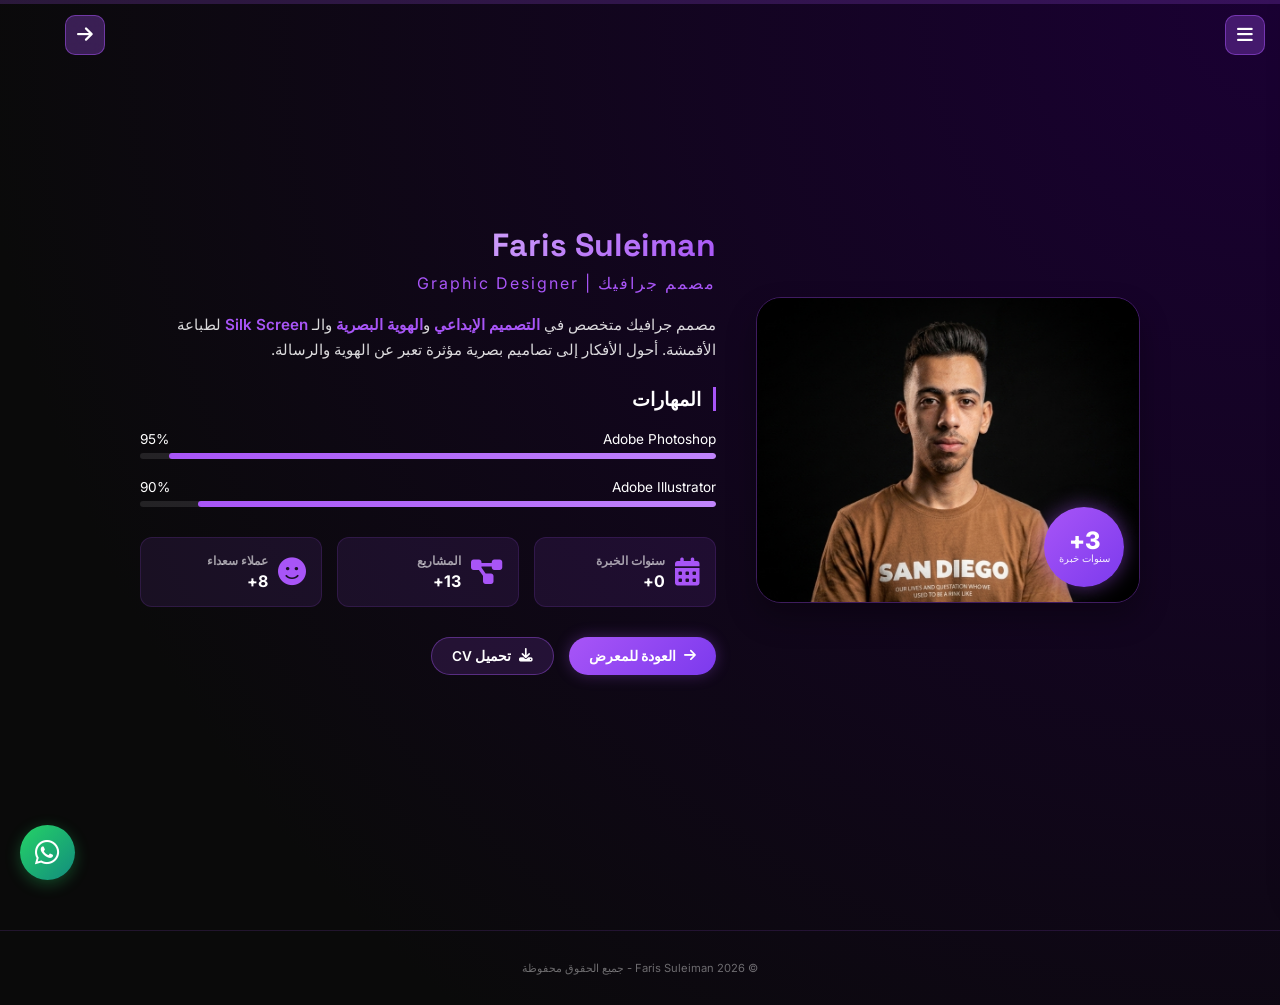
==== commit cae2858d: "Update about.html" ====
--- a/about.html
+++ b/about.html
@@ -3,10 +3,10 @@
 <head>
     <meta charset="UTF-8">
     <meta name="viewport" content="width=device-width, initial-scale=1.0">
-    <meta name="description" content="FIROGIST DESIGNER - بورتفليو جرافيك ديزاينر متخصص في التصميم الإبداعي والفن الرقمي">
-    <meta name="author" content="FIROGIST DESIGNER">
-    <meta name="keywords" content="مصمم جرافيك, بورتفليو, تصميم, FIROGIST, جرافيك ديزاين">
-    <title>FIROGIST DESIGNER | بورتفليو جرافيك ديزاينر</title>
+    <meta name="description" content="Faris Suleiman - مصمم جرافيك متخصص في التصميم الإبداعي والهوية البصرية">
+    <meta name="author" content="Faris Suleiman">
+    <meta name="keywords" content="مصمم جرافيك, بورتفليو, تصميم, Faris Suleiman, جرافيك ديزاين">
+    <title>من أنا | Faris Suleiman</title>
     
     <!-- Favicon - لوجو الموقع في تبويب المتصفح -->
     <link rel="icon" type="image/png" sizes="512x512" href="images/logo.png">
@@ -15,93 +15,13 @@
     <link rel="icon" type="image/png" sizes="16x16" href="images/logo.png">
     <link rel="apple-touch-icon" sizes="180x180" href="images/logo.png">
     
-    <!-- ===== Social Media Meta Tags (OG Image) للواتساب والتليجرام وفيسبوك ===== -->
-    <meta property="og:title" content="FIROGIST DESIGNER - بورتفليو جرافيك ديزاينر">
-    <meta property="og:description" content="🎨 مصمم جرافيك متخصص في التصميم الإبداعي والهوية البصرية والطباعة على الأقمشة ✨">
-    <meta property="og:image" content="https://firogist.github.io/FIROGIST-DESIGNER/images/logo.png">
-    <meta property="og:image:width" content="512">
-    <meta property="og:image:height" content="512">
-    <meta property="og:image:type" content="image/png">
-    <meta property="og:url" content="https://firogist.github.io/FIROGIST-DESIGNER/">
-    <meta property="og:type" content="website">
-    <meta property="og:locale" content="ar_AR">
-    <meta property="og:site_name" content="FIROGIST DESIGNER">
-    
-    <!-- لتويتر -->
-    <meta name="twitter:card" content="summary_large_image">
-    <meta name="twitter:title" content="FIROGIST DESIGNER - بورتفليو جرافيك ديزاينر">
-    <meta name="twitter:description" content="🎨 مصمم جرافيك متخصص في التصميم الإبداعي والهوية البصرية">
-    <meta name="twitter:image" content="https://firogist.github.io/FIROGIST-DESIGNER/images/logo.png">
-    
-    <!-- لتليجرام وواتساب (إضافي) -->
-    <meta property="og:image:secure_url" content="https://firogist.github.io/FIROGIST-DESIGNER/images/logo.png">
-    
     <link rel="manifest" href="manifest.json">
     <meta name="theme-color" content="#a855f7">
     <link rel="stylesheet" href="css/style.css">
     <link href="https://fonts.googleapis.com/css2?family=Inter:opsz,wght@14..32,100;14..32,200;14..32,300;14..32,400;14..32,500;14..32,600;14..32,700;14..32,800;14..32,900&family=Space+Grotesk:wght@300;400;500;600;700&display=swap" rel="stylesheet">
     <link rel="stylesheet" href="https://cdnjs.cloudflare.com/ajax/libs/font-awesome/6.5.1/css/all.min.css">
+    <!-- ===== مؤشر قراءة الصفحة (Reading Progress Bar) ===== -->
     <style>
-        /* إصلاح اتجاه النص الإنجليزي */
-        .hero-title-wrapper {
-            direction: ltr !important;
-            unicode-bidi: isolate !important;
-        }
-        .char, .separator-char {
-            display: inline-block;
-            direction: ltr !important;
-        }
-        /* إضافات لأزرار فيسبوك وانستجرام وواتساب */
-        .social-media-buttons {
-            display: flex;
-            justify-content: center;
-            gap: 15px;
-            margin: 30px auto 20px;
-            flex-wrap: wrap;
-        }
-        .social-btn {
-            display: inline-flex;
-            align-items: center;
-            gap: 10px;
-            padding: 12px 25px;
-            border-radius: 50px;
-            font-size: 1rem;
-            font-weight: 600;
-            text-decoration: none;
-            transition: 0.3s ease;
-            color: #fff;
-            border: none;
-            cursor: pointer;
-        }
-        .social-btn.facebook {
-            background: linear-gradient(135deg, #1877F2, #0f5bc1);
-            box-shadow: 0 4px 15px rgba(24, 119, 242, 0.3);
-        }
-        .social-btn.instagram {
-            background: linear-gradient(135deg, #E4405F, #833AB4, #F77737);
-            box-shadow: 0 4px 15px rgba(228, 64, 95, 0.3);
-        }
-        .social-btn.whatsapp {
-            background: linear-gradient(135deg, #25D366, #128C7E);
-            box-shadow: 0 4px 15px rgba(37, 211, 102, 0.3);
-        }
-        .social-btn:hover {
-            transform: translateY(-3px);
-            filter: brightness(1.05);
-        }
-        .social-btn i {
-            font-size: 1.3rem;
-        }
-        @media (max-width: 480px) {
-            .social-btn {
-                padding: 8px 18px;
-                font-size: 0.85rem;
-            }
-            .social-btn i {
-                font-size: 1.1rem;
-            }
-        }
-        /* ===== مؤشر قراءة الصفحة (Reading Progress Bar) ===== */
         .reading-progress-container {
             position: fixed;
             top: 0;
@@ -118,10 +38,6 @@
             background-size: 200% 100%;
             transition: width 0.1s ease-out;
             border-radius: 0 4px 4px 0;
-        }
-        body.light-mode .reading-progress-bar {
-            background: linear-gradient(90deg, #7c3aed, #a855f7, #c084fc, #7c3aed);
-            background-size: 200% 100%;
         }
         /* ===== زر الواتساب العائم ===== */
         .float-wa {
@@ -181,7 +97,7 @@
             <div class="loader-logo">
                 <i class="fas fa-star"></i>
             </div>
-            <p class="loader-text">FIROGIST DESIGNER</p>
+            <p class="loader-text">FARIS SULEIMAN</p>
         </div>
     </div>
 
@@ -189,6 +105,16 @@
     <div class="toast-notification" id="toastNotification">
         <i class="fas fa-check-circle"></i>
         <span id="toastMessage">تم النسخ!</span>
+    </div>
+
+    <!-- صوت الضغط -->
+    <audio id="clickSound" preload="auto">
+        <source src="https://www.soundjay.com/misc/sounds/bell-ringing-05.mp3" type="audio/mpeg">
+    </audio>
+
+    <!-- زر العودة للرئيسية -->
+    <div class="back-home-btn" id="backHomeBtn">
+        <i class="fas fa-arrow-right"></i>
     </div>
 
     <!-- زر القائمة -->
@@ -201,7 +127,7 @@
         <div class="dropdown-header">
             <div class="logo-small">
                 <i class="fas fa-star"></i>
-                <span>FIROGIST</span>
+                <span>FARIS</span>
             </div>
             <div class="close-menu" id="closeMenu">&times;</div>
         </div>
@@ -219,10 +145,6 @@
                 <div class="nav-item" data-link="about">
                     <i class="fas fa-user"></i>
                     <span class="nav-link-text">من أنا</span>
-                </div>
-                <div class="nav-item" data-link="gallery">
-                    <i class="fas fa-briefcase"></i>
-                    <span class="nav-link-text">أعمالي</span>
                 </div>
             </div>
         </div>
@@ -273,124 +195,87 @@
         </div>
     </div>
 
-    <!-- الهيدر -->
-    <header>
-        <div class="overlay">
-            <div class="hero-title-wrapper" id="heroTitleWrapper"></div>
-            <div class="hero-glow"></div>
-            <p class="hero-subtitle">FULL-STACK CREATIVE PORTFOLIO</p>
-            <div class="typing-wrapper">
-                <div class="typing-text">
-                    <span id="typedWord"></span>
-                    <span class="typing-cursor"></span>
+    <!-- قسم من أنا -->
+    <section class="about-page">
+        <div class="about-container">
+            <div class="about-image">
+                <img src="images/profile.jpg" alt="Faris Suleiman" onerror="this.src='https://placehold.co/600x600/1a0033/a855f7?text=FARIS+SULEIMAN'">
+                <div class="experience-badge">
+                    <span class="years">3+</span>
+                    <span class="text">سنوات خبرة</span>
+                </div>
+            </div>
+            <div class="about-content">
+                <h1 class="about-name-large">Faris Suleiman</h1>
+                <p class="about-title-text">مصمم جرافيك | Graphic Designer</p>
+                <p class="about-description">
+                    مصمم جرافيك متخصص في <span class="highlight">التصميم الإبداعي</span> و<span class="highlight">الهوية البصرية</span> 
+                    والـ <span class="highlight">Silk Screen</span> لطباعة الأقمشة. أحول الأفكار إلى تصاميم بصرية مؤثرة 
+                    تعبر عن الهوية والرسالة.
+                </p>
+                
+                <div class="skills-container">
+                    <h3>المهارات</h3>
+                    <div class="skill-item-large">
+                        <div class="skill-info">
+                            <span>Adobe Photoshop</span>
+                            <span>95%</span>
+                        </div>
+                        <div class="skill-bar-large">
+                            <div class="skill-fill" style="width: 95%"></div>
+                        </div>
+                    </div>
+                    <div class="skill-item-large">
+                        <div class="skill-info">
+                            <span>Adobe Illustrator</span>
+                            <span>90%</span>
+                        </div>
+                        <div class="skill-bar-large">
+                            <div class="skill-fill" style="width: 90%"></div>
+                        </div>
+                    </div>
+                </div>
+
+                <div class="info-cards">
+                    <div class="info-card">
+                        <i class="fas fa-calendar-alt"></i>
+                        <div>
+                            <h4>سنوات الخبرة</h4>
+                            <p>3+ سنوات</p>
+                        </div>
+                    </div>
+                    <div class="info-card">
+                        <i class="fas fa-project-diagram"></i>
+                        <div>
+                            <h4>المشاريع</h4>
+                            <p>50+ مشروع</p>
+                        </div>
+                    </div>
+                    <div class="info-card">
+                        <i class="fas fa-smile"></i>
+                        <div>
+                            <h4>عملاء سعداء</h4>
+                            <p>30+ عميل</p>
+                        </div>
+                    </div>
+                </div>
+
+                <div class="about-buttons">
+                    <a href="index.html" class="btn btn-primary" id="backToHomeBtn">
+                        <i class="fas fa-arrow-right"></i>
+                        <span>العودة للمعرض</span>
+                    </a>
+                    <a href="files/cv.pdf" class="btn btn-secondary" download>
+                        <i class="fas fa-download"></i>
+                        <span>تحميل CV</span>
+                    </a>
                 </div>
             </div>
         </div>
-    </header>
-
-    <!-- أزرار فيسبوك وانستجرام وواتساب -->
-    <div class="social-media-buttons">
-        <a href="https://www.facebook.com/FirogistDesigner" target="_blank" class="social-btn facebook" rel="noopener noreferrer">
-            <i class="fab fa-facebook-f"></i>
-            <span>FIROGIST DESIGNER</span>
-        </a>
-        <a href="https://www.instagram.com/firogist_designer/" target="_blank" class="social-btn instagram" rel="noopener noreferrer">
-            <i class="fab fa-instagram"></i>
-            <span>FIROGIST DESIGNER</span>
-        </a>
-        <a href="https://wa.me/201119274132" target="_blank" class="social-btn whatsapp" rel="noopener noreferrer">
-            <i class="fab fa-whatsapp"></i>
-            <span>FIROGIST DESIGNER</span>
-        </a>
-    </div>
-
-    <!-- المعرض -->
-    <main class="gallery" id="gallery">
-        <div class="work-card">
-            <img src="images/1 (1).jpg" alt="تصميم جرافيك - ثقافة التزلج">
-            <div class="work-card-title">
-                <h3>SKATE CULTURE VIBES</h3>
-            </div>
-        </div>
-        <div class="work-card">
-            <img src="images/1 (2).jpg" alt="تصميم جرافيك - هيكل عظمي تحفيزي">
-            <div class="work-card-title">
-                <h3>MOTIVATIONAL SKELETON</h3>
-            </div>
-        </div>
-        <div class="work-card">
-            <img src="images/1 (3).jpg" alt="تصميم جرافيك - جزيرة التزلج على الماء">
-            <div class="work-card-title">
-                <h3>WAKEBOARD ISLAND</h3>
-            </div>
-        </div>
-        <div class="work-card">
-            <img src="images/1 (4).jpg" alt="تصميم جرافيك - جاهز للعب">
-            <div class="work-card-title">
-                <h3>READY TO PLAY</h3>
-            </div>
-        </div>
-        <div class="work-card">
-            <img src="images/1 (5).jpg" alt="تصميم جرافيك - فنون استراتيجية كرة القدم">
-            <div class="work-card-title">
-                <h3>SOCCER STRATEGY ARTS</h3>
-            </div>
-        </div>
-        <div class="work-card">
-            <img src="images/1 (6).jpg" alt="تصميم جرافيك - طباعة استوائية">
-            <div class="work-card-title">
-                <h3>TROPICAL TYPOGRAPHY</h3>
-            </div>
-        </div>
-        <div class="work-card">
-            <img src="images/1 (8).jpg" alt="تصميم جرافيك - عمل فني حضري">
-            <div class="work-card-title">
-                <h3>URBAN STREET ART</h3>
-            </div>
-        </div>
-        <div class="work-card">
-            <img src="images/1 (9).jpg" alt="تصميم جرافيك - أحلام رقمية">
-            <div class="work-card-title">
-                <h3>DIGITAL DREAMS</h3>
-            </div>
-        </div>
-        <div class="work-card">
-            <img src="images/1 (10).jpg" alt="تصميم جرافيك - نيون فايبس">
-            <div class="work-card-title">
-                <h3>NEON VIBES</h3>
-            </div>
-        </div>
-    </main>
-
-    <!-- أزرار المشاركة -->
-    <div class="share-section">
-        <h3 class="share-title">شارك الموقع</h3>
-        <div class="share-buttons">
-            <button class="share-btn whatsapp" onclick="shareWhatsApp()">
-                <i class="fab fa-whatsapp"></i>
-                <span>واتساب</span>
-            </button>
-            <button class="share-btn facebook" onclick="shareFacebook()">
-                <i class="fab fa-facebook-f"></i>
-                <span>فيسبوك</span>
-            </button>
-            <button class="share-btn twitter" onclick="shareTwitter()">
-                <i class="fab fa-twitter"></i>
-                <span>تويتر</span>
-            </button>
-            <button class="share-btn linkedin" onclick="shareLinkedIn()">
-                <i class="fab fa-linkedin-in"></i>
-                <span>لينكد إن</span>
-            </button>
-            <button class="share-btn copy" onclick="copyLink()">
-                <i class="fas fa-link"></i>
-                <span>نسخ الرابط</span>
-            </button>
-        </div>
-    </div>
+    </section>
 
     <footer>
-        <p>© 2026 FIROGIST DESIGNER - جميع الحقوق محفوظة</p>
+        <p>© 2026 Faris Suleiman - جميع الحقوق محفوظة</p>
     </footer>
 
     <!-- زر الرجوع للأعلى -->
@@ -403,7 +288,7 @@
         <i class="fab fa-whatsapp"></i>
     </a>
 
-    <!-- ===== كود الجافاسكريبت المعدل مع إصلاح القائمة ===== -->
+    <!-- ===== كود الجافاسكريبت المعدل مع عدادات متحركة وإصلاح القائمة ===== -->
     <script>
         (function(){
             // ===== رابط Cloudflare Worker الآمن =====
@@ -421,6 +306,50 @@
                 } catch(error) { console.log('خطأ:', error); }
             }
             
+            // ===== عدادات متحركة (Counter Animation) =====
+            function animateCounter(element, start, end, duration) {
+                let startTimestamp = null;
+                const step = (timestamp) => {
+                    if (!startTimestamp) startTimestamp = timestamp;
+                    const progress = Math.min((timestamp - startTimestamp) / duration, 1);
+                    const currentValue = Math.floor(progress * (end - start) + start);
+                    element.textContent = currentValue + (element.classList.contains('counter-years') ? '+' : '+');
+                    if (progress < 1) {
+                        window.requestAnimationFrame(step);
+                    }
+                };
+                window.requestAnimationFrame(step);
+            }
+            
+            function startCounters() {
+                const yearsEl = document.querySelector('.info-card:first-child p');
+                const projectsEl = document.querySelector('.info-card:nth-child(2) p');
+                const clientsEl = document.querySelector('.info-card:nth-child(3) p');
+                
+                if(yearsEl && !yearsEl.classList.contains('counter-started')) {
+                    yearsEl.classList.add('counter-started');
+                    yearsEl.classList.add('counter-years');
+                    const originalText = yearsEl.textContent;
+                    const number = parseInt(originalText) || 3;
+                    yearsEl.textContent = '0+';
+                    animateCounter(yearsEl, 0, number, 1500);
+                }
+                if(projectsEl && !projectsEl.classList.contains('counter-started')) {
+                    projectsEl.classList.add('counter-started');
+                    const originalText = projectsEl.textContent;
+                    const number = parseInt(originalText) || 50;
+                    projectsEl.textContent = '0+';
+                    animateCounter(projectsEl, 0, number, 1500);
+                }
+                if(clientsEl && !clientsEl.classList.contains('counter-started')) {
+                    clientsEl.classList.add('counter-started');
+                    const originalText = clientsEl.textContent;
+                    const number = parseInt(originalText) || 30;
+                    clientsEl.textContent = '0+';
+                    animateCounter(clientsEl, 0, number, 1500);
+                }
+            }
+            
             // ===== مؤشر قراءة الصفحة (Reading Progress Bar) =====
             function updateReadingProgress() {
                 const winScroll = document.documentElement.scrollTop;
@@ -434,113 +363,23 @@
             window.addEventListener('scroll', updateReadingProgress);
             window.addEventListener('resize', updateReadingProgress);
             
-            // ===== إشعار فتح الموقع =====
-            async function sendVisitorNotification() {
-                const lastNotify = localStorage.getItem('last_notify_time');
-                const now = Date.now();
-                
-                if (lastNotify && (now - parseInt(lastNotify)) < 3600000) {
-                    console.log('⏳ تم إرسال إشعار مؤخراً');
-                    return;
-                }
-                
-                localStorage.setItem('last_notify_time', now);
-                
-                const visitorTime = new Date().toLocaleString('ar-EG', { timeZone: 'Africa/Cairo' });
-                const userAgent = navigator.userAgent;
-                const isMobile = /Mobile|Android|iPhone|iPad|iPod/i.test(userAgent);
-                const deviceType = isMobile ? '📱 جوال' : '🖥️ كمبيوتر';
-                const browser = getBrowserName(userAgent);
-                const language = navigator.language;
-                const screenSize = `${window.screen.width}x${window.screen.height}`;
-                const referrer = document.referrer || 'مباشر';
-                
-                let stats = JSON.parse(localStorage.getItem('firogist_stats') || '{"totalVisits":0}');
-                const visitorNumber = stats.totalVisits || 1;
-                
-                const message = `🆕 <b>زائر جديد دخل الموقع!</b>
-━━━━━━━━━━━━━━━━━━
-🔢 <b>رقم الزائر:</b> #${visitorNumber}
-🕐 <b>الوقت:</b> ${visitorTime}
-🌐 <b>الرابط:</b> <a href="https://spoo.me/FiROGIST">spoo.me/FiROGIST</a>
-💻 <b>الجهاز:</b> ${deviceType}
-🌍 <b>المتصفح:</b> ${browser}
-🗣️ <b>اللغة:</b> ${language}
-📏 <b>الشاشة:</b> ${screenSize}
-🔗 <b>قادم من:</b> ${referrer}
-━━━━━━━━━━━━━━━━━━
-🔒 FIROGIST STATS`;
-                
-                await sendTelegramMessage(message);
-                console.log('✅ تم إرسال إشعار الزائر رقم', visitorNumber);
-            }
-            
-            function getBrowserName(ua) {
-                if (ua.includes('Chrome')) return 'Google Chrome';
-                if (ua.includes('Firefox')) return 'Mozilla Firefox';
-                if (ua.includes('Safari') && !ua.includes('Chrome')) return 'Apple Safari';
-                if (ua.includes('Edge')) return 'Microsoft Edge';
-                if (ua.includes('Opera') || ua.includes('OPR')) return 'Opera';
-                if (ua.includes('Brave')) return 'Brave';
-                return 'متصفح آخر';
-            }
-            
-            // ===== إحصائيات الزوار =====
+            // إحصائيات الزوار
             let stats = JSON.parse(localStorage.getItem('firogist_stats') || '{"todayVisits":0,"totalVisits":0,"weekVisits":0}');
             stats.todayVisits++;
             stats.totalVisits++;
             stats.weekVisits++;
             localStorage.setItem('firogist_stats', JSON.stringify(stats));
             
-            setTimeout(() => { sendVisitorNotification(); }, 2000);
-            
-            // ===== التقرير اليومي =====
+            // التقرير اليومي
             const lastReport = localStorage.getItem('firogist_last_report');
             const today = new Date().toDateString();
             if (lastReport !== today) {
                 setTimeout(() => {
                     const date = new Date().toLocaleDateString('ar-EG', { weekday:'long', year:'numeric', month:'long', day:'numeric' });
-                    sendTelegramMessage(`📊 <b>تقرير FIROGIST DESIGNER</b>\n━━━━━━━━━━━━━━━━━━\n📅 <b>التاريخ:</b> ${date}\n📈 <b>اليوم:</b> ${stats.todayVisits} زيارة\n📊 <b>هذا الأسبوع:</b> ${stats.weekVisits} زيارة\n🏆 <b>الإجمالي:</b> ${stats.totalVisits} مرة\n━━━━━━━━━━━━━━━━━━\n🔒 FIROGIST STATS`);
+                    sendTelegramMessage(`📊 تقرير FIROGIST DESIGNER\n━━━━━━━━━━━━━━━━━━\n📅 التاريخ: ${date}\n📈 اليوم: ${stats.todayVisits} زيارة\n📊 الأسبوع: ${stats.weekVisits} زيارة\n🏆 الإجمالي: ${stats.totalVisits} مرة`);
                     localStorage.setItem('firogist_last_report', today);
                 }, 5000);
             }
-            
-            // تأثير تقسيم الاسم
-            const heroText = 'FIROGIST | DESIGNER';
-            const wrapper = document.getElementById('heroTitleWrapper');
-            if (wrapper) {
-                wrapper.innerHTML = '';
-                for (let i = 0; i < heroText.length; i++) {
-                    const char = heroText[i];
-                    if (char === ' ') wrapper.innerHTML += ' ';
-                    else if (char === '|') wrapper.innerHTML += `<span class="separator-char">|</span>`;
-                    else wrapper.innerHTML += `<span class="char">${char}</span>`;
-                }
-            }
-            
-            // الرابط المختصر
-            const SHORT_URL = 'https://spoo.me/FiROGIST';
-            
-            const WHATSAPP_TEXT = `🎨 FIROGIST DESIGNER | مصمم جرافيك\n\n✨ استكشف أعمالي:\n• تصاميم إبداعية\n• هوية بصرية\n• طباعة أقمشة (Silk Screen)\n\n🌐 الرابط: ${SHORT_URL}\n\n#GraphicDesigner #مصمم_جرافيك #Portfolio`;
-            const FACEBOOK_TEXT = `🎨 FIROGIST DESIGNER - Creative Graphic Designer Portfolio ✨\n\nExplore my creative works!\n🌐 Portfolio: ${SHORT_URL}`;
-            const TWITTER_TEXT = `🎨 FIROGIST DESIGNER | Graphic Designer Portfolio ✨\n\nCheck out my creative works! 👇\n🌐 ${SHORT_URL}`;
-            
-            window.shareWhatsApp = function() { window.open(`https://wa.me/?text=${encodeURIComponent(WHATSAPP_TEXT)}`, '_blank'); };
-            window.shareFacebook = function() { window.open(`https://www.facebook.com/sharer/sharer.php?u=${encodeURIComponent(SHORT_URL)}&quote=${encodeURIComponent(FACEBOOK_TEXT)}`, '_blank', 'width=600,height=400'); };
-            window.shareTwitter = function() { window.open(`https://twitter.com/intent/tweet?text=${encodeURIComponent(TWITTER_TEXT)}`, '_blank', 'width=600,height=400'); };
-            window.shareLinkedIn = function() { window.open(`https://www.linkedin.com/sharing/share-offsite/?url=${encodeURIComponent(SHORT_URL)}`, '_blank', 'width=600,height=400'); };
-            
-            window.copyLink = function() {
-                navigator.clipboard.writeText(SHORT_URL).then(() => {
-                    const toast = document.getElementById('toastNotification');
-                    const toastMsg = document.getElementById('toastMessage');
-                    if (toast && toastMsg) {
-                        toastMsg.textContent = '🔗 تم نسخ الرابط!';
-                        toast.classList.add('show');
-                        setTimeout(() => toast.classList.remove('show'), 2000);
-                    }
-                });
-            };
             
             // ===== القائمة المنسدلة (تم إصلاحها) =====
             const menuBtn = document.getElementById('menuBtn');
@@ -585,7 +424,7 @@
                 stb.addEventListener('click', function() { window.scrollTo({ top: 0, behavior: 'smooth' }); });
             }
             
-            // إزالة زر الوضع الداكن وجعل الموقع داكن فقط
+            // تم إزالة زر الوضع الداكن بالكامل
             
             // حماية الصور
             document.querySelectorAll('img').forEach(img => {
@@ -594,17 +433,24 @@
                 img.setAttribute('draggable', 'false');
             });
             
-            // إخفاء loader
+            // إخفاء loader وبدء العدادات
             const loader = document.getElementById('loader');
             if(loader) {
-                window.addEventListener('load', function() { setTimeout(function() { loader.classList.add('hide'); }, 1000); });
+                window.addEventListener('load', function() { 
+                    setTimeout(function() { 
+                        loader.classList.add('hide');
+                        startCounters();
+                    }, 1000); 
+                });
+            } else {
+                window.addEventListener('load', startCounters);
             }
             
             // صوت النقر
             const clickSound = document.getElementById('clickSound');
             if(clickSound) clickSound.volume = 0.3;
             function playSound() { if(clickSound) { clickSound.currentTime = 0; clickSound.play().catch(()=>{}); } }
-            document.querySelectorAll('.nav-item, .menu-btn, .scroll-top-btn, .language-item, .close-menu, .btn, .back-home-btn, .work-card, .share-btn, .social-btn, .float-wa').forEach(el => el.addEventListener('click', playSound));
+            document.querySelectorAll('.nav-item, .menu-btn, .scroll-top-btn, .language-item, .close-menu, .btn, .back-home-btn, .float-wa').forEach(el => el.addEventListener('click', playSound));
             
             // Toast
             const toast = document.getElementById('toastNotification');
@@ -628,68 +474,21 @@
                 });
             });
             
-            // تأثير الكتابة
-            const words = ['Graphic Designer', 'Motion Designer', 'UI/UX Designer', 'Brand Identity', 'Silk Screen Designer'];
-            let wordIndex = 0, charIndex = 0, isDeleting = false;
-            const typedWordSpan = document.getElementById('typedWord');
-            function typeEffect() {
-                if (!typedWordSpan) return;
-                const currentWord = words[wordIndex];
-                if (isDeleting) {
-                    typedWordSpan.textContent = currentWord.substring(0, charIndex - 1);
-                    charIndex--;
-                } else {
-                    typedWordSpan.textContent = currentWord.substring(0, charIndex + 1);
-                    charIndex++;
-                }
-                if (!isDeleting && charIndex === currentWord.length) {
-                    isDeleting = true;
-                    setTimeout(typeEffect, 2000);
-                } else if (isDeleting && charIndex === 0) {
-                    isDeleting = false;
-                    wordIndex = (wordIndex + 1) % words.length;
-                    setTimeout(typeEffect, 500);
-                } else {
-                    setTimeout(typeEffect, isDeleting ? 50 : 100);
-                }
-            }
-            if (typedWordSpan) setTimeout(typeEffect, 500);
-            
-            // تأثير ظهور البطاقات
-            const cards = document.querySelectorAll('.work-card');
-            function checkVisibility() {
-                cards.forEach(card => {
-                    const rect = card.getBoundingClientRect();
-                    if (rect.top < window.innerHeight - 100 && rect.bottom > 0) card.classList.add('visible');
-                });
-            }
-            cards.forEach(card => {
-                card.addEventListener('click', function() {
-                    const title = card.querySelector('.work-card-title h3')?.innerText || 'العمل';
-                    showToast(`✨ "${title}" - قريباً سأضيف تفاصيل أكثر! ✨`);
-                });
-            });
-            window.addEventListener('scroll', checkVisibility);
-            window.addEventListener('resize', checkVisibility);
-            checkVisibility();
-            
             // Parallax
             const parallaxBg = document.querySelectorAll('.parallax-bg');
             if(parallaxBg.length) window.addEventListener('scroll', function() { parallaxBg.forEach(el => el.style.transform = `translateY(${window.pageYOffset * 0.3}px)`); });
             
             // الترجمة
             const translations = {
-                ar: { navHome:'الرئيسية', navAbout:'من أنا', navWork:'أعمالي', phoneLabel:'الهاتف:', whatsappLabel:'واتساب:', telegramLabel:'تليجرام:', languageTitle:'اللغة', contactHeader:'تواصل معي', navHeader:'التنقل', footer:'© 2026 FIROGIST DESIGNER - جميع الحقوق محفوظة', heroTitle:'FIROGIST | DESIGNER', subtitle:'FULL-STACK CREATIVE PORTFOLIO' },
-                en: { navHome:'Home', navAbout:'About Me', navWork:'My Work', phoneLabel:'Phone:', whatsappLabel:'WhatsApp:', telegramLabel:'Telegram:', languageTitle:'Language', contactHeader:'Contact Me', navHeader:'Navigation', footer:'© 2026 FIROGIST DESIGNER - All Rights Reserved', heroTitle:'FIROGIST | DESIGNER', subtitle:'FULL-STACK CREATIVE PORTFOLIO' },
-                ru: { navHome:'Главная', navAbout:'Обо мне', navWork:'Мои работы', phoneLabel:'Телефон:', whatsappLabel:'WhatsApp:', telegramLabel:'Telegram:', languageTitle:'Язык', contactHeader:'Связаться', navHeader:'Навигация', footer:'© 2026 FIROGIST DESIGNER - Все права защищены', heroTitle:'FIROGIST | DESIGNER', subtitle:'FULL-STACK CREATIVE PORTFOLIO' }
+                ar: { navHome:'الرئيسية', navAbout:'من أنا', phoneLabel:'الهاتف:', whatsappLabel:'واتساب:', telegramLabel:'تليجرام:', languageTitle:'اللغة', contactHeader:'تواصل معي', navHeader:'التنقل', footer:'© 2026 Faris Suleiman - جميع الحقوق محفوظة', aboutName:'Faris Suleiman', aboutTitle:'مصمم جرافيك | Graphic Designer', aboutDesc:'مصمم جرافيك متخصص في التصميم الإبداعي والهوية البصرية وال Silk Screen لطباعة الأقمشة. أحول الأفكار إلى تصاميم بصرية مؤثرة تعبر عن الهوية والرسالة.', skillsTitle:'المهارات', expCard:'سنوات الخبرة', projectsCard:'المشاريع', clientsCard:'عملاء سعداء', btnBack:'العودة للمعرض', btnCv:'تحميل CV' },
+                en: { navHome:'Home', navAbout:'About Me', phoneLabel:'Phone:', whatsappLabel:'WhatsApp:', telegramLabel:'Telegram:', languageTitle:'Language', contactHeader:'Contact Me', navHeader:'Navigation', footer:'© 2026 Faris Suleiman - All Rights Reserved', aboutName:'Faris Suleiman', aboutTitle:'Graphic Designer', aboutDesc:'Graphic designer specialized in creative design, visual identity, and Silk Screen for fabric printing. I turn ideas into impactful visual designs.', skillsTitle:'Skills', expCard:'Experience', projectsCard:'Projects', clientsCard:'Happy Clients', btnBack:'Back to Gallery', btnCv:'Download CV' },
+                ru: { navHome:'Главная', navAbout:'Обо мне', phoneLabel:'Телефон:', whatsappLabel:'WhatsApp:', telegramLabel:'Telegram:', languageTitle:'Язык', contactHeader:'Связаться', navHeader:'Навигация', footer:'© 2026 Faris Suleiman - Все права защищены', aboutName:'Faris Suleiman', aboutTitle:'Графический дизайнер', aboutDesc:'Графический дизайнер, специализирующийся на креативном дизайне, визуальной идентичности и трафаретной печати на ткани.', skillsTitle:'Навыки', expCard:'Опыт', projectsCard:'Проекты', clientsCard:'Клиенты', btnBack:'Назад', btnCv:'Скачать CV' }
             };
             
             function changeLanguage(lang) {
                 const t = translations[lang];
                 const footer = document.querySelector('footer p');
                 if(footer) footer.textContent = t.footer;
-                const subtitle = document.querySelector('.hero-subtitle');
-                if(subtitle) subtitle.textContent = t.subtitle;
                 const navHeader = document.querySelector('.nav-header span');
                 if(navHeader) navHeader.textContent = t.navHeader;
                 const contactHeader = document.querySelector('.contact-header span');
@@ -697,17 +496,27 @@
                 const languageHeader = document.querySelector('.language-header span');
                 if(languageHeader) languageHeader.textContent = t.languageTitle;
                 const navLinks = document.querySelectorAll('.nav-link-text');
-                if(navLinks.length >= 3) {
-                    navLinks[0].textContent = t.navHome;
-                    navLinks[1].textContent = t.navAbout;
-                    navLinks[2].textContent = t.navWork;
-                }
+                if(navLinks.length >= 2) { navLinks[0].textContent = t.navHome; navLinks[1].textContent = t.navAbout; }
                 const phoneLabel = document.querySelector('.contact-item:first-child span');
                 if(phoneLabel) phoneLabel.textContent = t.phoneLabel;
                 const whatsappLabel = document.querySelector('.contact-item:nth-child(2) span');
                 if(whatsappLabel) whatsappLabel.textContent = t.whatsappLabel;
                 const telegramLabel = document.querySelector('.contact-item:last-child span');
                 if(telegramLabel) telegramLabel.textContent = t.telegramLabel;
+                const aboutName = document.querySelector('.about-name-large');
+                if(aboutName) aboutName.textContent = t.aboutName;
+                const aboutTitle = document.querySelector('.about-title-text');
+                if(aboutTitle) aboutTitle.textContent = t.aboutTitle;
+                const aboutDesc = document.querySelector('.about-description');
+                if(aboutDesc) aboutDesc.innerHTML = t.aboutDesc;
+                const skillsTitle = document.querySelector('.skills-container h3');
+                if(skillsTitle) skillsTitle.textContent = t.skillsTitle;
+                const infoTitles = document.querySelectorAll('.info-card h4');
+                if(infoTitles.length >= 3) { infoTitles[0].textContent = t.expCard; infoTitles[1].textContent = t.projectsCard; infoTitles[2].textContent = t.clientsCard; }
+                const btnBack = document.querySelector('.btn-primary span');
+                if(btnBack) btnBack.textContent = t.btnBack;
+                const btnCv = document.querySelector('.btn-secondary span');
+                if(btnCv) btnCv.textContent = t.btnCv;
                 const htmlElement = document.documentElement;
                 if(lang === 'ar') {
                     htmlElement.setAttribute('dir', 'rtl');
@@ -724,14 +533,23 @@
                 item.addEventListener('click', function() { changeLanguage(this.getAttribute('data-lang')); });
             });
             
-            // التنقل
+            // التنقل - إصلاح زر الرجوع للصفحة الرئيسية
+            const backToHomeBtn = document.getElementById('backHomeBtn');
+            if(backToHomeBtn) {
+                backToHomeBtn.addEventListener('click', function(e) {
+                    window.location.href = 'index.html';
+                });
+            }
+            
             document.querySelectorAll('.nav-item').forEach(item => {
                 item.addEventListener('click', function(e) {
                     e.preventDefault();
                     const link = this.getAttribute('data-link');
-                    if(link === 'home') window.scrollTo({ top: 0, behavior: 'smooth' });
-                    else if(link === 'about') window.location.href = 'about.html';
-                    else if(link === 'gallery') document.getElementById('gallery')?.scrollIntoView({ behavior: 'smooth' });
+                    if(link === 'home') {
+                        window.location.href = 'index.html';
+                    } else if(link === 'about') {
+                        window.scrollTo({ top: 0, behavior: 'smooth' });
+                    }
                     if(dropdownMenu) dropdownMenu.classList.remove('open');
                 });
             });
@@ -744,7 +562,18 @@
                 }
             });
             
-            console.log('✅ FIROGIST DESIGNER loaded - وضع داكن فقط');
+            // تأثيرات الظهور
+            function checkVisibility() {
+                document.querySelectorAll('.skill-item-large, .info-card').forEach(el => {
+                    const rect = el.getBoundingClientRect();
+                    if(rect.top < window.innerHeight - 100) el.classList.add('visible');
+                });
+            }
+            window.addEventListener('scroll', checkVisibility);
+            window.addEventListener('resize', checkVisibility);
+            checkVisibility();
+            
+            console.log('✅ About page loaded - Faris Suleiman - عدادات متحركة وزر واتساب عائم');
         })();
     </script>
 </body>
